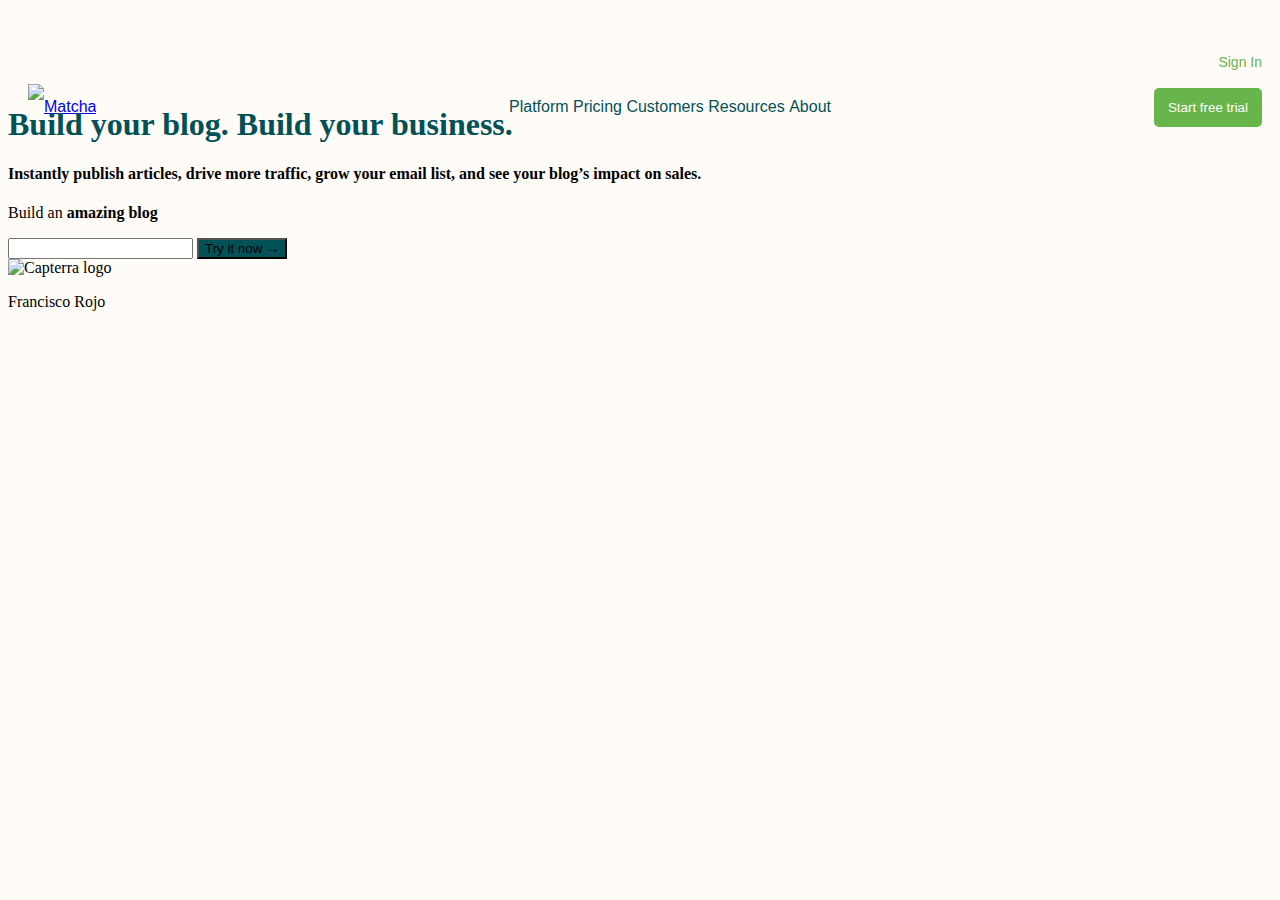
==== REPO-FEF/index.html @ 478c6908 "navbar" ====
<!DOCTYPE html>
<html>
  <head>
      <link rel="stylesheet" href="styles.css">
    <!-- Aquí va información importante pero no visible dentro del navegador -->
    <title>Matcha</title>
    
  </head>
  <body>
    <header class="header">
      <!-- Logo con link a la página principal -->
      <a href="/" class="logo">
        <img src="https://getmatcha.com/wp-content/themes/getmatcha/img/footer_logo.svg" alt="Matcha"/>
      </a>
      <!-- Menú de navegación -->
      <nav class="navbar">
        <ul>
          <li>Platform</li>
          <li>Pricing</li>
          <li>Customers</li>
          <li>Resources</li>
          <li>About</li>
        </ul>
      </nav>
      <!-- Contenedor de acciones de usuario -->
      <div class="actions">
        <a>Sign In</a>
        <button>Start free trial</button>
      </div>
    </header>
    
    <!-- Esto es lo que se verá en el navegador web -->
    <main class="container">
      <h1>Build your blog. Build your business.</h1>
      <h4>
          Instantly publish articles, drive more traffic, grow your email list, and
          see your blog’s impact on sales.
      </h4>
      <p>Build an <strong>amazing blog</strong></p>

      <form>
        <input type="email" />
        <button type="submit">
          Try it now &rarr;
        </button>
      </form>

      <img src="https://getmatcha.com/wp-content/themes/getmatcha/img/capterra.png" alt="Capterra logo">

    </main>
  </body>
  <footer>  
    <p>Francisco Rojo</p>
  </footer>
</html>
---- REPO-FEF/styles.css ----
h1 {
    color: #025157;
  }

  body{
      background-color: #fffbf7;
  }
  
  button{
      background-color: #025157 ;
  }

  li{
      display: inline;
  }

 

  .header{
      
    margin: 40px 0 20px 20px;
    font-size: 0;
    font-family: sans-serif;
    height: 45px;
  }

  .container{
      margin-top: 20px;
  }

  .header > * {
    display: inline-block;
    font-size: 16px;
    line-height: 45px;
  }

  .logo {
    width: 15%;
  }
  
  .navbar {
    width: 70%;
    text-align: center;
    color: #025157;
    font-weight: 500;
    
  
    
  }
  
  .actions {
    width: 15%;
    text-align: right;
    font-size: 14px;
  }

  .logo > img {
    height: 100%;
  }

  .actions > *{
    margin-right: 10px;
    margin-left: 10px;
  }

  .actions a {
    color: #67b54b;
  }

  .actions button {
    color: white;
    background-color: #67b54b;
    padding-left: 14px;
    padding-right: 14px;
    padding-top: 12px;
    padding-bottom: 12px;
    border: 0;
    border-radius: 5px;
  }
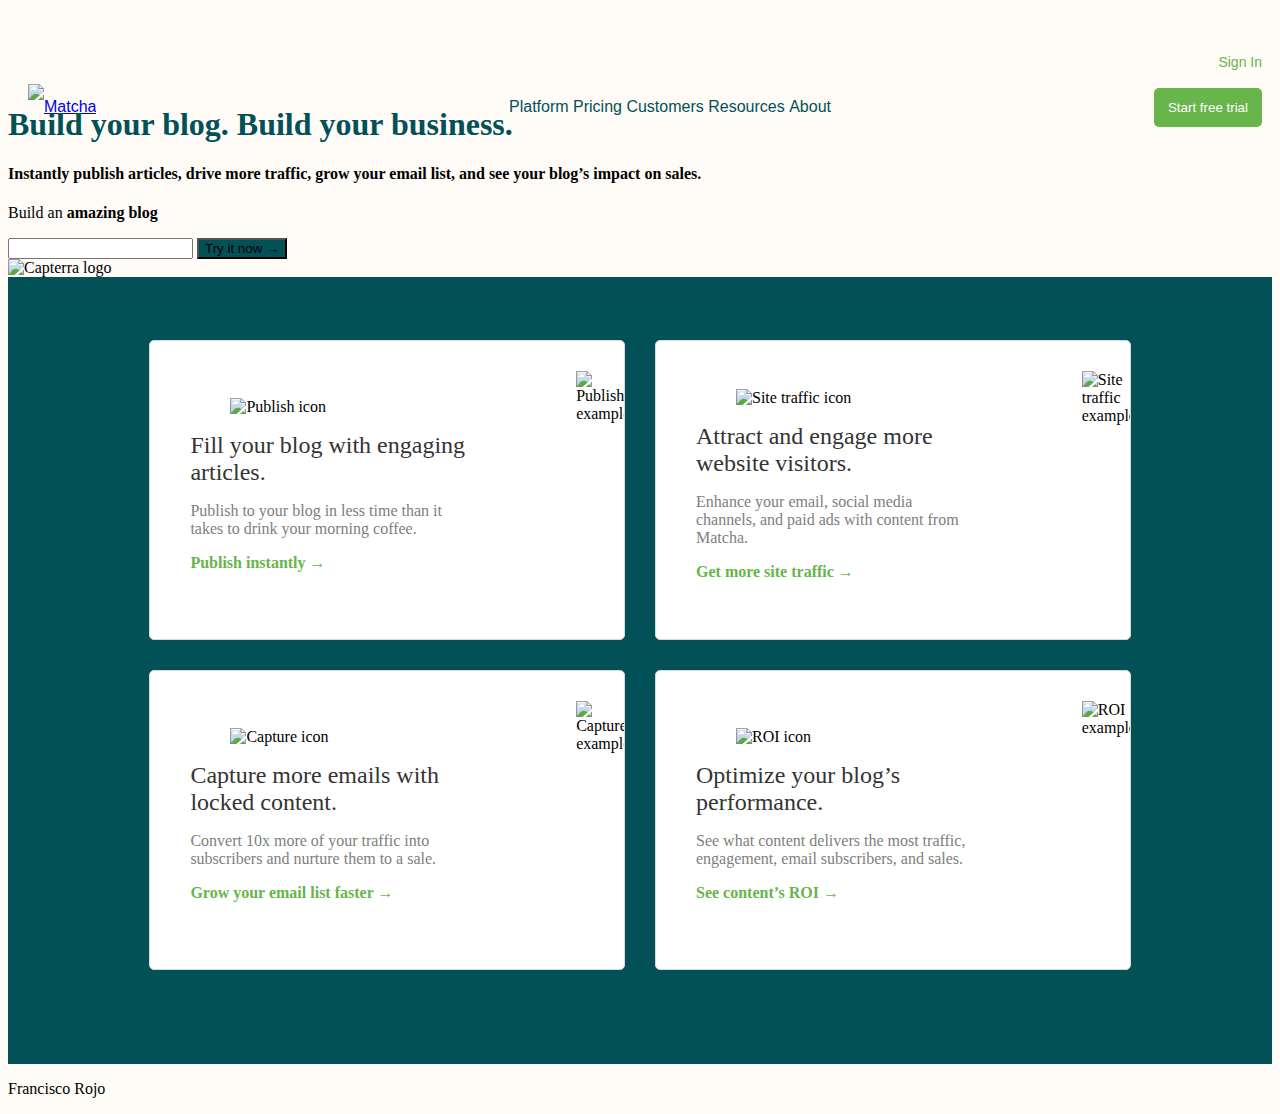
==== commit 64fa2927: "cards added" ====
--- a/REPO-FEF/index.html
+++ b/REPO-FEF/index.html
@@ -46,7 +46,105 @@
       </form>
 
       <img src="https://getmatcha.com/wp-content/themes/getmatcha/img/capterra.png" alt="Capterra logo">
-
+      
+      <section class="features">
+        <article class="feature-card">
+          <div class="feature-content">
+            <figure>
+              <img
+                src="https://getmatcha.com/wp-content/themes/getmatcha/img/icon_publish.png"
+                alt="Publish icon"
+              />
+            </figure>
+            <h3>Fill your blog with engaging articles.</h3>
+            <p>
+              Publish to your blog in less time than it takes to drink your
+              morning coffee.
+            </p>
+            <a href="">Publish instantly →</a>
+          </div>
+          <div class="feature-image">
+            <figure>
+              <img
+                src="https://getmatcha.com/wp-content/themes/getmatcha/img/image_publish.png"
+                alt="Publish example"
+              />
+            </figure>
+          </div>
+        </article>
+        <article class="feature-card">
+          <div class="feature-content">
+            <figure>
+              <img
+                src="https://getmatcha.com/wp-content/themes/getmatcha/img/icon_site_traffic.png"
+                alt="Site traffic icon"
+              />
+            </figure>
+            <h3>Attract and engage more website visitors.</h3>
+            <p>
+              Enhance your email, social media channels, and paid ads with content
+              from Matcha.
+            </p>
+            <a href="">Get more site traffic →</a>
+          </div>
+          <div class="feature-image">
+            <figure>
+              <img
+                src="https://getmatcha.com/wp-content/themes/getmatcha/img/image_site_traffic.png"
+                alt="Site traffic example"
+              />
+            </figure>
+          </div>
+        </article>
+        <article class="feature-card">
+          <div class="feature-content">
+            <figure>
+              <img
+                src="https://getmatcha.com/wp-content/themes/getmatcha/img/icon_capture.png"
+                alt="Capture icon"
+              />
+            </figure>
+            <h3>Capture more emails with locked content.</h3>
+            <p>
+              Convert 10x more of your traffic into subscribers and nurture them
+              to a sale.
+            </p>
+            <a href="">Grow your email list faster →</a>
+          </div>
+          <div class="feature-image">
+            <figure>
+              <img
+                src="https://getmatcha.com/wp-content/themes/getmatcha/img/image_capture.png"
+                alt="Capture example"
+              />
+            </figure>
+          </div>
+        </article>
+        <article class="feature-card">
+          <div class="feature-content">
+            <figure>
+              <img
+                src="https://getmatcha.com/wp-content/themes/getmatcha/img/icon_roi.png"
+                alt="ROI icon"
+              />
+            </figure>
+            <h3>Optimize your blog’s performance.</h3>
+            <p>
+              See what content delivers the most traffic, engagement, email
+              subscribers, and sales.
+            </p>
+            <a href="">See content’s ROI →</a>
+          </div>
+          <div class="feature-image">
+            <figure>
+              <img
+                src="https://getmatcha.com/wp-content/themes/getmatcha/img/image_roi.png"
+                alt="ROI example"
+              />
+            </figure>
+          </div>
+        </article>
+      </section>
     </main>
   </body>
   <footer>  
--- a/REPO-FEF/styles.css
+++ b/REPO-FEF/styles.css
@@ -78,3 +78,70 @@
     border-radius: 5px;
   }
 
+ 
+
+  .features {
+    background-color: #025157;
+    padding: 5% 10%;
+    display: grid;
+    grid-template: repeat(2, 330px) / repeat(2, 1fr);
+  }
+  
+  .features .feature-card {
+    margin-bottom: 30px;
+    margin-left: 15px;
+    margin-right: 15px;
+    background-color: #fff;
+    border: 1px solid #dadada;
+    border-radius: 5px;
+    display: flex;
+    align-items: center;
+    overflow: hidden;
+  }
+  
+  .features .feature-card .feature-content {
+    padding: 30px 20px 40px 40px;
+    flex: 2;
+  }
+  
+  .features .feature-card .feature-content > * {
+    margin-bottom: 1rem;
+    margin-top: 0;
+  }
+  
+  .features .feature-card .feature-content img {
+    width: 50px;
+  }
+  
+  .features .feature-card .feature-content h3 {
+    font-size: 24px;
+    color: #343434;
+    font-weight: 400;
+  }
+  
+  .features .feature-card .feature-content p {
+    font-size: 16px;
+    color: #7e7e7e;
+    font-weight: 400;
+  }
+  
+  .features .feature-card .feature-content a {
+    font-size: 16px;
+    color: #67b54b;
+    font-weight: 600;
+    text-decoration: none;
+  }
+  
+  .features .feature-card .feature-image {
+    flex: 1;
+    width: 40%;
+    position: relative;
+    right: -50px;
+    height: 80%;
+  }
+  
+  .features .feature-card .feature-image figure,
+  .features .feature-card .feature-image img {
+    margin-top: 0;
+    height: 100%;
+  }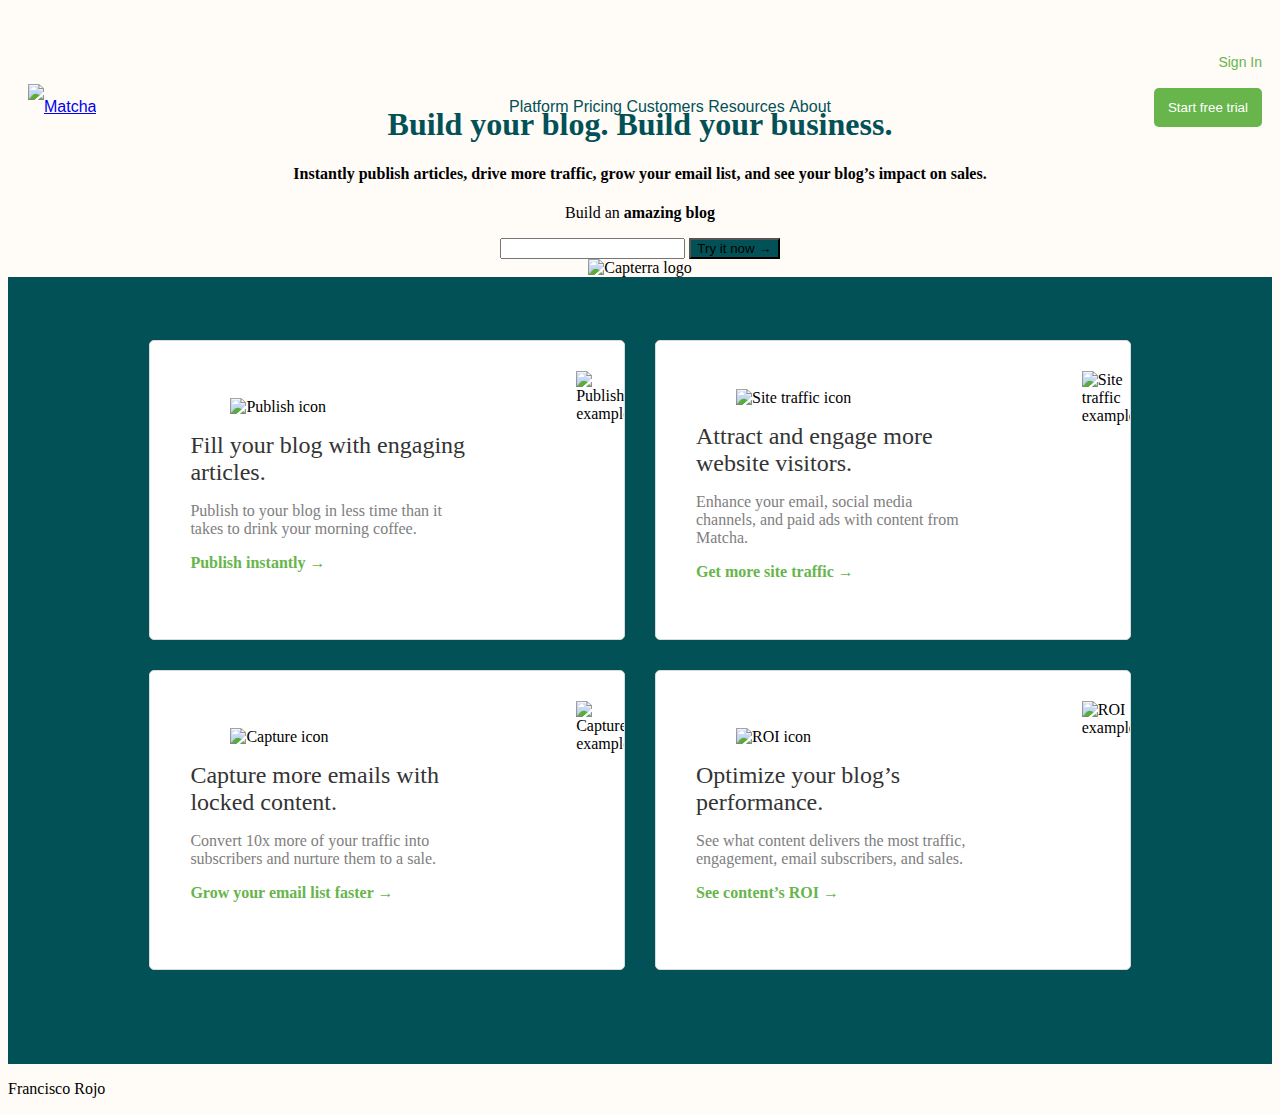
==== commit 14ecb4c9: "container centered" ====
--- a/REPO-FEF/index.html
+++ b/REPO-FEF/index.html
@@ -1,5 +1,5 @@
 <!DOCTYPE html>
-<html>
+<html lang="en">
   <head>
       <link rel="stylesheet" href="styles.css">
     <!-- Aquí va información importante pero no visible dentro del navegador -->
@@ -30,22 +30,25 @@
     </header>
     
     <!-- Esto es lo que se verá en el navegador web -->
-    <main class="container">
-      <h1>Build your blog. Build your business.</h1>
-      <h4>
-          Instantly publish articles, drive more traffic, grow your email list, and
-          see your blog’s impact on sales.
-      </h4>
-      <p>Build an <strong>amazing blog</strong></p>
-
-      <form>
-        <input type="email" />
-        <button type="submit">
-          Try it now &rarr;
-        </button>
-      </form>
-
-      <img src="https://getmatcha.com/wp-content/themes/getmatcha/img/capterra.png" alt="Capterra logo">
+    <main>
+      <div class="container">
+        <h1>Build your blog. Build your business.</h1>
+        <h4>
+            Instantly publish articles, drive more traffic, grow your email list, and
+            see your blog’s impact on sales.
+        </h4>
+        <p>Build an <strong>amazing blog</strong></p>
+  
+        <form>
+          <input type="email" />
+          <button type="submit">
+            Try it now &rarr;
+          </button>
+        </form>
+  
+        <img src="https://getmatcha.com/wp-content/themes/getmatcha/img/capterra.png" alt="Capterra logo">
+        
+      </div>
       
       <section class="features">
         <article class="feature-card">
@@ -146,8 +149,10 @@
         </article>
       </section>
     </main>
+
+    <footer>  
+      <p>Francisco Rojo</p>
+    </footer>
   </body>
-  <footer>  
-    <p>Francisco Rojo</p>
-  </footer>
+  
 </html>
--- a/REPO-FEF/styles.css
+++ b/REPO-FEF/styles.css
@@ -26,6 +26,10 @@
 
   .container{
       margin-top: 20px;
+      display: block;
+      align-items: center;
+      
+      text-align: center;
   }
 
   .header > * {
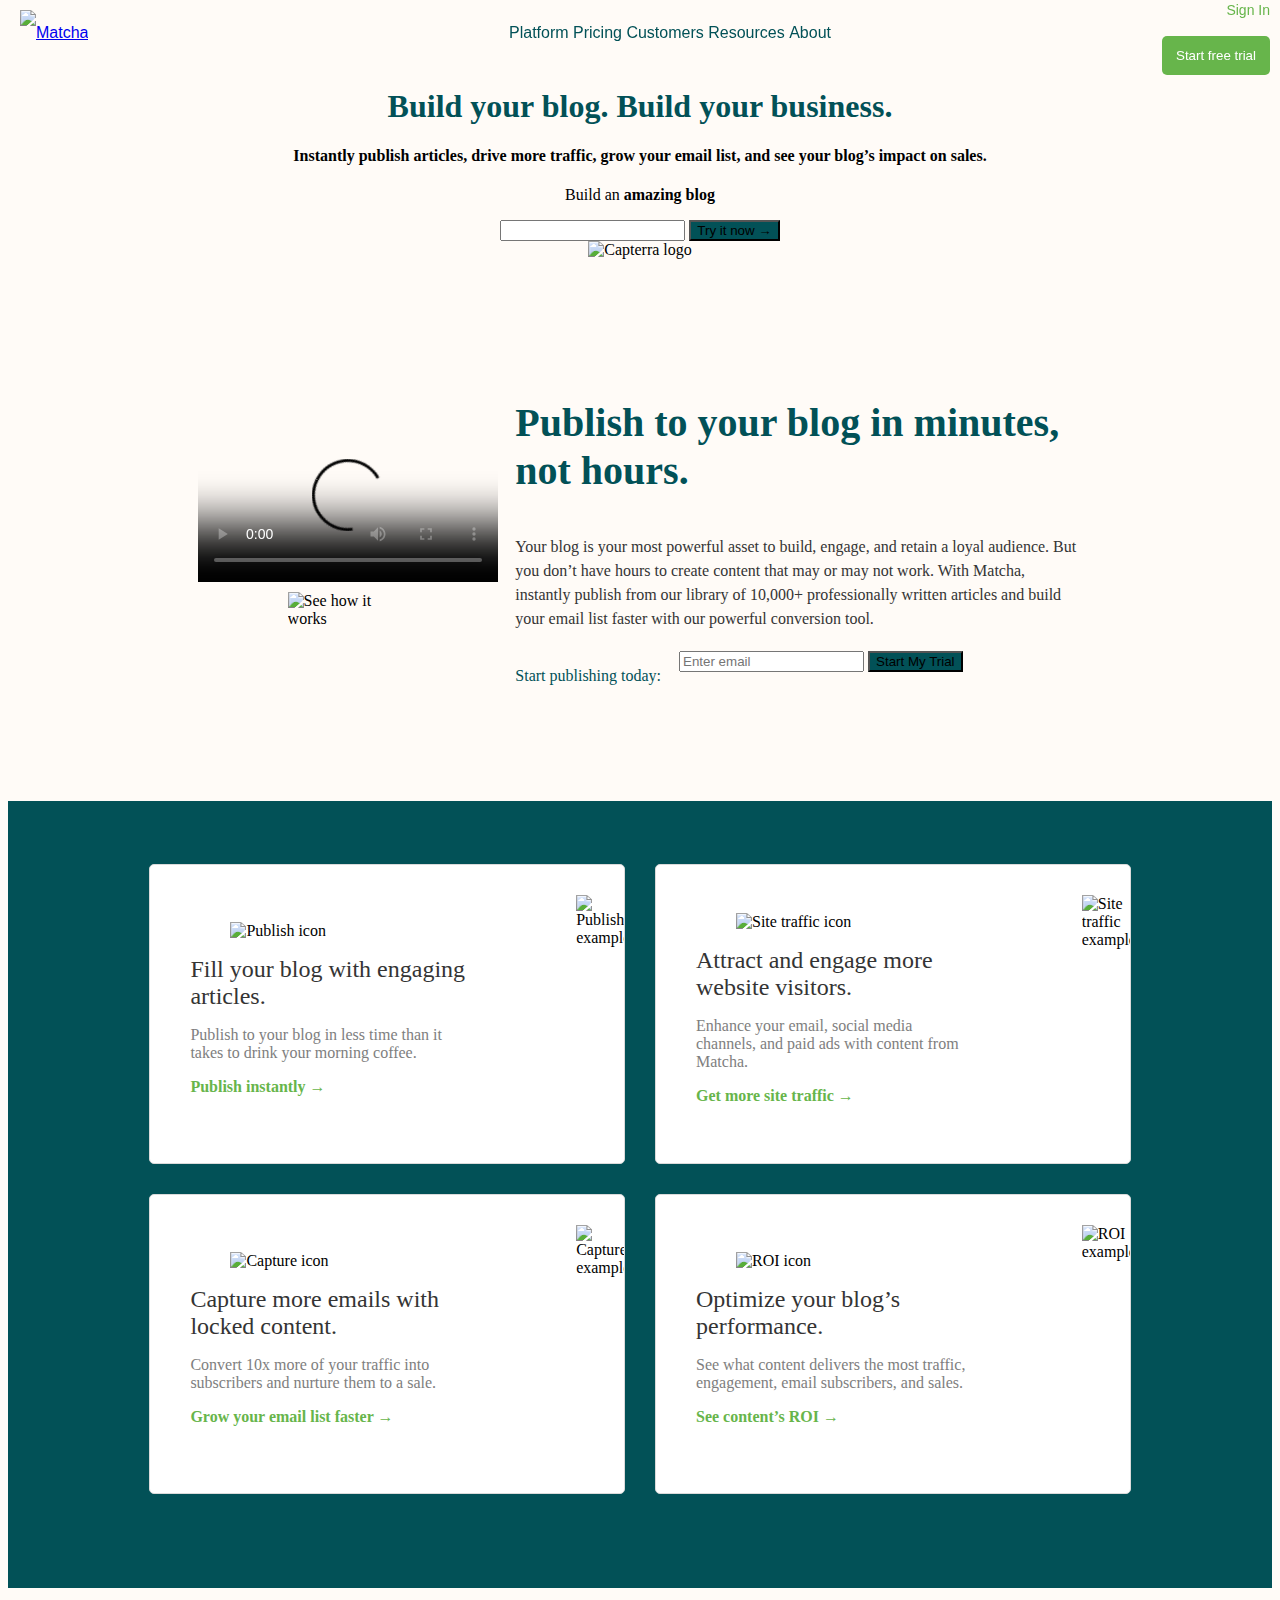
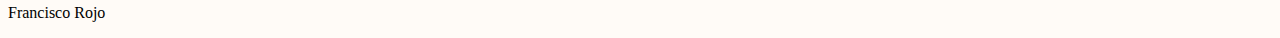
==== commit 3f2742ab: "Sesion 3 y 4" ====
--- a/REPO-FEF/index.html
+++ b/REPO-FEF/index.html
@@ -7,27 +7,29 @@
     
   </head>
   <body>
-    <header class="header">
-      <!-- Logo con link a la página principal -->
-      <a href="/" class="logo">
-        <img src="https://getmatcha.com/wp-content/themes/getmatcha/img/footer_logo.svg" alt="Matcha"/>
-      </a>
-      <!-- Menú de navegación -->
-      <nav class="navbar">
-        <ul>
-          <li>Platform</li>
-          <li>Pricing</li>
-          <li>Customers</li>
-          <li>Resources</li>
-          <li>About</li>
-        </ul>
-      </nav>
-      <!-- Contenedor de acciones de usuario -->
-      <div class="actions">
-        <a>Sign In</a>
-        <button>Start free trial</button>
-      </div>
-    </header>
+    <section class="fixed-header">
+      <header class="header">
+        <!-- Logo con link a la página principal -->
+        <a href="/" class="logo">
+          <img src="https://getmatcha.com/wp-content/themes/getmatcha/img/footer_logo.svg" alt="Matcha"/>
+        </a>
+        <!-- Menú de navegación -->
+        <nav class="navbar">
+          <ul>
+            <li>Platform</li>
+            <li>Pricing</li>
+            <li>Customers</li>
+            <li>Resources</li>
+            <li>About</li>
+          </ul>
+        </nav>
+        <!-- Contenedor de acciones de usuario -->
+        <div class="actions">
+          <a>Sign In</a>
+          <button>Start free trial</button>
+        </div>
+      </header>
+    </section>
     
     <!-- Esto es lo que se verá en el navegador web -->
     <main>
@@ -49,107 +51,147 @@
         <img src="https://getmatcha.com/wp-content/themes/getmatcha/img/capterra.png" alt="Capterra logo">
         
       </div>
-      
-      <section class="features">
-        <article class="feature-card">
-          <div class="feature-content">
-            <figure>
-              <img
-                src="https://getmatcha.com/wp-content/themes/getmatcha/img/icon_publish.png"
-                alt="Publish icon"
-              />
-            </figure>
-            <h3>Fill your blog with engaging articles.</h3>
-            <p>
-              Publish to your blog in less time than it takes to drink your
-              morning coffee.
-            </p>
-            <a href="">Publish instantly →</a>
-          </div>
-          <div class="feature-image">
-            <figure>
-              <img
-                src="https://getmatcha.com/wp-content/themes/getmatcha/img/image_publish.png"
-                alt="Publish example"
-              />
-            </figure>
-          </div>
-        </article>
-        <article class="feature-card">
-          <div class="feature-content">
-            <figure>
-              <img
-                src="https://getmatcha.com/wp-content/themes/getmatcha/img/icon_site_traffic.png"
-                alt="Site traffic icon"
-              />
-            </figure>
-            <h3>Attract and engage more website visitors.</h3>
-            <p>
-              Enhance your email, social media channels, and paid ads with content
-              from Matcha.
-            </p>
-            <a href="">Get more site traffic →</a>
-          </div>
-          <div class="feature-image">
-            <figure>
-              <img
-                src="https://getmatcha.com/wp-content/themes/getmatcha/img/image_site_traffic.png"
-                alt="Site traffic example"
-              />
-            </figure>
-          </div>
-        </article>
-        <article class="feature-card">
-          <div class="feature-content">
-            <figure>
-              <img
-                src="https://getmatcha.com/wp-content/themes/getmatcha/img/icon_capture.png"
-                alt="Capture icon"
-              />
-            </figure>
-            <h3>Capture more emails with locked content.</h3>
-            <p>
-              Convert 10x more of your traffic into subscribers and nurture them
-              to a sale.
-            </p>
-            <a href="">Grow your email list faster →</a>
-          </div>
-          <div class="feature-image">
-            <figure>
-              <img
-                src="https://getmatcha.com/wp-content/themes/getmatcha/img/image_capture.png"
-                alt="Capture example"
-              />
-            </figure>
-          </div>
-        </article>
-        <article class="feature-card">
-          <div class="feature-content">
-            <figure>
-              <img
-                src="https://getmatcha.com/wp-content/themes/getmatcha/img/icon_roi.png"
-                alt="ROI icon"
-              />
-            </figure>
-            <h3>Optimize your blog’s performance.</h3>
-            <p>
-              See what content delivers the most traffic, engagement, email
-              subscribers, and sales.
-            </p>
-            <a href="">See content’s ROI →</a>
-          </div>
-          <div class="feature-image">
-            <figure>
-              <img
-                src="https://getmatcha.com/wp-content/themes/getmatcha/img/image_roi.png"
-                alt="ROI example"
-              />
-            </figure>
-          </div>
-        </article>
-      </section>
     </main>
 
+    <section class="promo">
+      <article class="explanatory-video">
+        <video controls
+          poster="https://cdn.videvo.net/videvo_files/video/premium/video0036/thumbnails/computer_code00_small.jpg"
+        >
+          <source
+            type="video/webm"
+            src="https://cdn.videvo.net/videvo_files/video/premium/video0036/small_watermarked/computer_code00_preview.webm"
+          />
+          <source
+            type="video/mp4"
+            src="https://cdn.videvo.net/videvo_files/video/premium/video0036/small_watermarked/computer_code00_preview.mp4"
+          />
+        </video>
+        <img
+          src="https://getmatcha.com/wp-content/themes/getmatcha/img/see_how_it_works.png"
+          alt="See how it works"
+        />
+      </article>
+    
+      
+
+    <article class="publish">
+      <h3>Publish to your blog in minutes, not hours.</h3>
+      <p>
+        Your blog is your most powerful asset to build, engage, and retain a loyal
+        audience. But you don’t have hours to create content that may or may not
+        work. With Matcha, instantly publish from our library of 10,000+
+        professionally written articles and build your email list faster with our
+        powerful conversion tool.
+      </p>
+      <form>
+        <p>Start publishing today:</p>
+        <div>
+          <input type="text" placeholder="Enter email" />
+          <button>Start My Trial</button>
+        </div>
+      </form>
+    </article>
+  </section>
+
+  <section class="features">
+    <article class="feature-card">
+      <div class="feature-content">
+        <figure>
+          <img
+            src="https://getmatcha.com/wp-content/themes/getmatcha/img/icon_publish.png"
+            alt="Publish icon"
+          />
+        </figure>
+        <h3>Fill your blog with engaging articles.</h3>
+        <p>
+          Publish to your blog in less time than it takes to drink your
+          morning coffee.
+        </p>
+        <a href="">Publish instantly →</a>
+      </div>
+      <div class="feature-image">
+        <figure>
+          <img
+            src="https://getmatcha.com/wp-content/themes/getmatcha/img/image_publish.png"
+            alt="Publish example"
+          />
+        </figure>
+      </div>
+    </article>
+    <article class="feature-card">
+      <div class="feature-content">
+        <figure>
+          <img
+            src="https://getmatcha.com/wp-content/themes/getmatcha/img/icon_site_traffic.png"
+            alt="Site traffic icon"
+          />
+        </figure>
+        <h3>Attract and engage more website visitors.</h3>
+        <p>
+          Enhance your email, social media channels, and paid ads with content
+          from Matcha.
+        </p>
+        <a href="">Get more site traffic →</a>
+      </div>
+      <div class="feature-image">
+        <figure>
+          <img
+            src="https://getmatcha.com/wp-content/themes/getmatcha/img/image_site_traffic.png"
+            alt="Site traffic example"
+          />
+        </figure>
+      </div>
+    </article>
+    <article class="feature-card">
+      <div class="feature-content">
+        <figure>
+          <img
+            src="https://getmatcha.com/wp-content/themes/getmatcha/img/icon_capture.png"
+            alt="Capture icon"
+          />
+        </figure>
+        <h3>Capture more emails with locked content.</h3>
+        <p>
+          Convert 10x more of your traffic into subscribers and nurture them
+          to a sale.
+        </p>
+        <a href="">Grow your email list faster →</a>
+      </div>
+      <div class="feature-image">
+        <figure>
+          <img
+            src="https://getmatcha.com/wp-content/themes/getmatcha/img/image_capture.png"
+            alt="Capture example"
+          />
+        </figure>
+      </div>
+    </article>
+    <article class="feature-card">
+      <div class="feature-content">
+        <figure>
+          <img
+            src="https://getmatcha.com/wp-content/themes/getmatcha/img/icon_roi.png"
+            alt="ROI icon"
+          />
+        </figure>
+        <h3>Optimize your blog’s performance.</h3>
+        <p>
+          See what content delivers the most traffic, engagement, email
+          subscribers, and sales.
+        </p>
+        <a href="">See content’s ROI →</a>
+      </div>
+      <div class="feature-image">
+        <figure>
+          <img
+            src="https://getmatcha.com/wp-content/themes/getmatcha/img/image_roi.png"
+            alt="ROI example"
+          />
+        </figure>
+      </div>
+    </article>
+  </section>
     <footer>  
       <p>Francisco Rojo</p>
     </footer>
--- a/REPO-FEF/styles.css
+++ b/REPO-FEF/styles.css
@@ -17,18 +17,19 @@
  
 
   .header{
-      
-    margin: 40px 0 20px 20px;
+    margin: 10px 0 20px 20px;
+    top: 0;
     font-size: 0;
     font-family: sans-serif;
     height: 45px;
+    display: flex;
+    align-items: center;
+    justify-content: space-between;
+    
   }
 
   .container{
       margin-top: 20px;
-      display: block;
-      align-items: center;
-      
       text-align: center;
   }
 
@@ -36,6 +37,7 @@
     display: inline-block;
     font-size: 16px;
     line-height: 45px;
+    
   }
 
   .logo {
@@ -48,7 +50,6 @@
     color: #025157;
     font-weight: 500;
     
-  
     
   }
   
@@ -84,6 +85,66 @@
 
  
 
+  
+
+  .publish {
+    margin-left: 2%;
+  }
+  
+  .publish h3 {
+    font-family: "Alegreya", serif;
+    font-size: 40px;
+    line-height: 48px;
+    color: #025157;
+  }
+  
+  .publish > p {
+    font-size: 16px;
+    color: #343434;
+    line-height: 1.5;
+    margin-bottom: 20px;
+  }
+  
+  .publish > form {
+    display: flex;
+  }
+  
+  .publish > form p {
+    color: #025157;
+    margin-right: 18px;
+  }
+
+  .promo {
+    display: flex;
+    width: 70%;
+    margin: 100px auto;
+    align-items: center;
+  }
+
+  .explanatory-video {
+    display: flex;
+    flex-direction: column;
+    align-items: center;
+  }
+  
+  .explanatory-video img {
+    width: 120px;
+    margin-top: 10px;
+  }
+
+  .fixed-header {
+    position: fixed;
+    top: 0;
+    left: 0;
+    right: 0;
+    background-color: #fffbf7;
+  }
+
+  main {
+    margin-top: 7%;
+    text-align: center;
+  }
+
   .features {
     background-color: #025157;
     padding: 5% 10%;
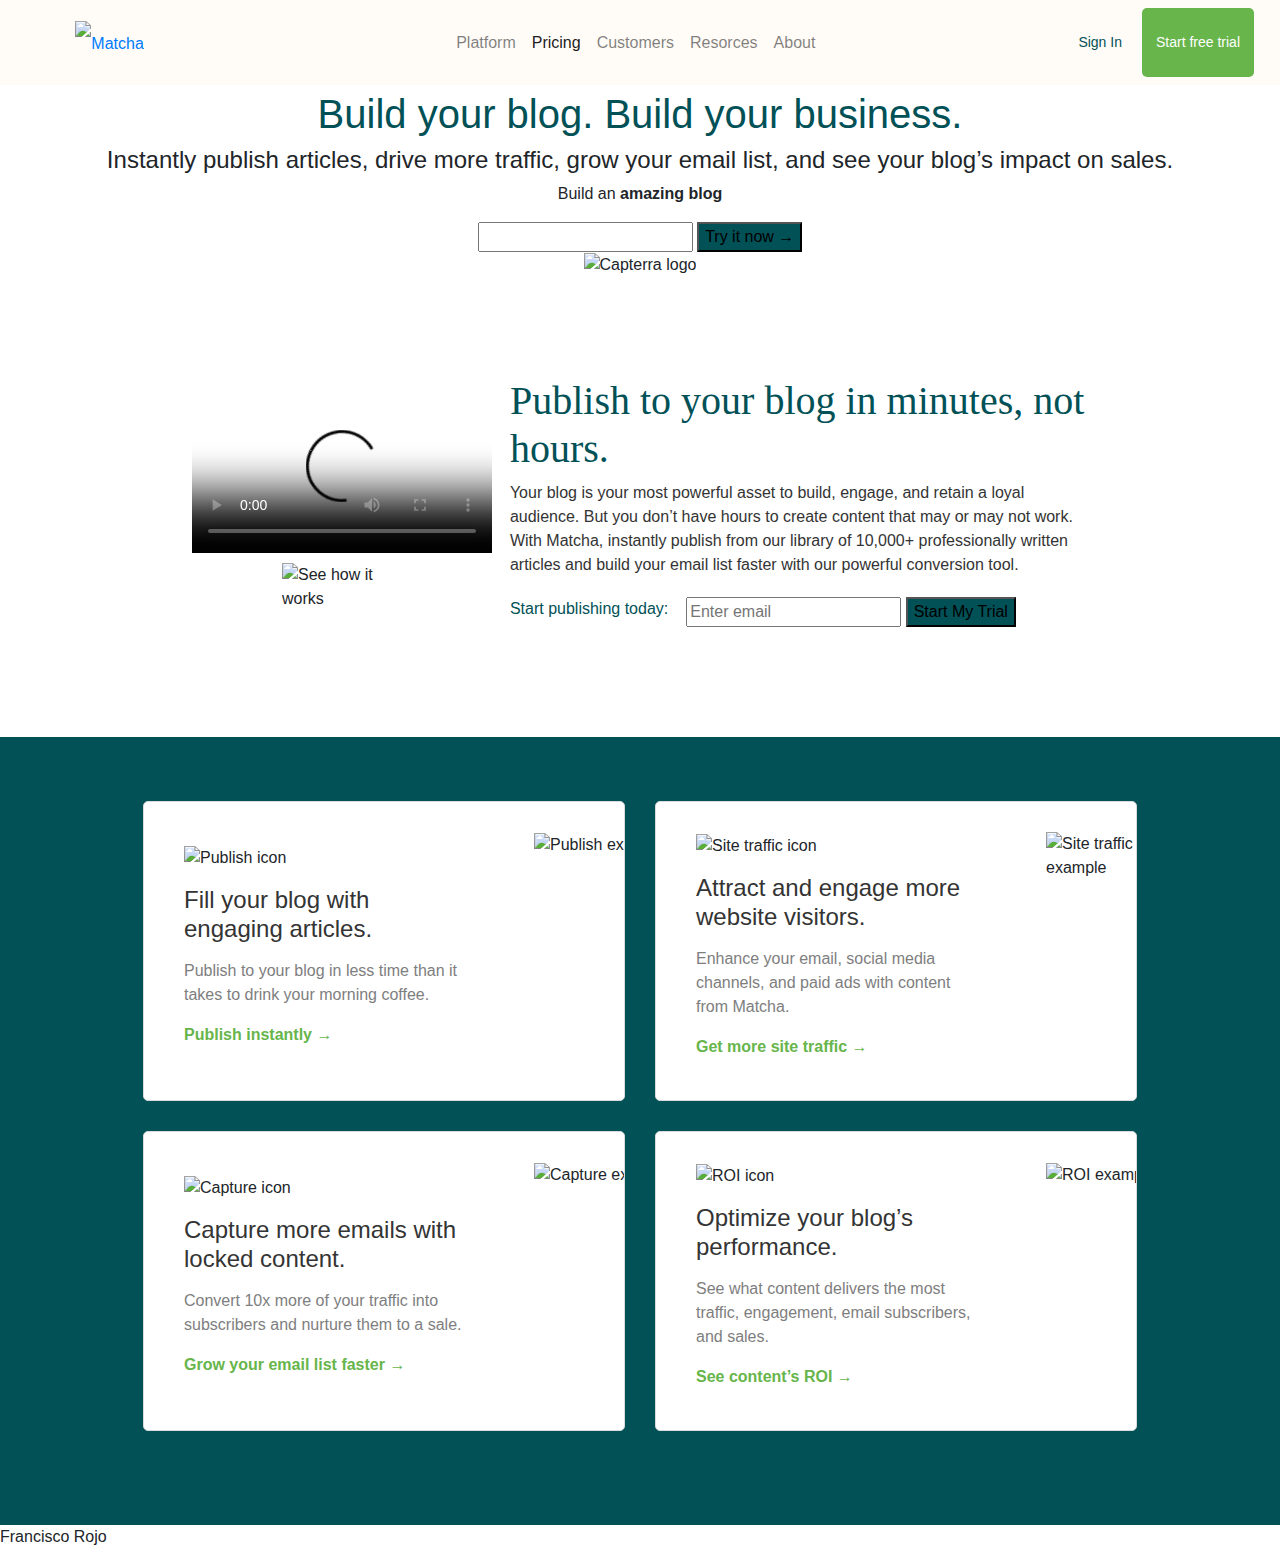
==== commit dbb8ed9c: "last changes" ====
--- a/REPO-FEF/index.html
+++ b/REPO-FEF/index.html
@@ -2,6 +2,7 @@
 <html lang="en">
   <head>
       <link rel="stylesheet" href="styles.css">
+      <link rel="stylesheet" href="https://stackpath.bootstrapcdn.com/bootstrap/4.4.1/css/bootstrap.min.css" integrity="sha384-Vkoo8x4CGsO3+Hhxv8T/Q5PaXtkKtu6ug5TOeNV6gBiFeWPGFN9MuhOf23Q9Ifjh" crossorigin="anonymous">
     <!-- Aquí va información importante pero no visible dentro del navegador -->
     <title>Matcha</title>
     
@@ -10,11 +11,9 @@
     <section class="fixed-header">
       <header class="header">
         <!-- Logo con link a la página principal -->
-        <a href="/" class="logo">
-          <img src="https://getmatcha.com/wp-content/themes/getmatcha/img/footer_logo.svg" alt="Matcha"/>
-        </a>
+       
         <!-- Menú de navegación -->
-        <nav class="navbar">
+        <!--<nav class="navbar">
           <ul>
             <li>Platform</li>
             <li>Pricing</li>
@@ -22,12 +21,42 @@
             <li>Resources</li>
             <li>About</li>
           </ul>
+        </nav>-->
+        <nav class="navbar navbar-expand-lg navbar-light fixed-top">
+          <a href="/" class="logo">
+            <img src="https://getmatcha.com/wp-content/themes/getmatcha/img/footer_logo.svg" alt="Matcha"/>
+          </a>
+          <button class="navbar-toggler" type="button" data-toggle="collapse" data-target="#navbarNavDropdown" aria-controls="navbarNavDropdown" aria-expanded="false" aria-label="Toggle navigation">
+            <span class="navbar-toggler-icon"></span>
+          </button>
+          <div class="collapse navbar-collapse" id="navbarNavDropdown">
+            <ul class="navbar-nav mx-auto">
+              <li class="nav-item">
+                <a class="nav-link" href="#">Platform <span class="sr-only">(current)</span></a>
+              </li>
+              <li class="nav-item active">
+                <a class="nav-link" href="#">Pricing <span class="sr-only">(current)</span></a>
+              </li>
+              <li class="nav-item">
+                <a class="nav-link" href="#">Customers</a>
+              </li>
+              <li class="nav-item">
+                <a class="nav-link" href="#">Resorces</a>
+              </li>
+
+              <li class="nav-item">
+                <a class="nav-link" href="#">About</a>
+              </li>
+              
+            </ul>
+          </div>
+          <div class="form-inline my-2 my-lg-0 actions justify-content-end">
+            <a>Sign In</a>
+            <button>Start free trial</button>
+          </div>
         </nav>
         <!-- Contenedor de acciones de usuario -->
-        <div class="actions">
-          <a>Sign In</a>
-          <button>Start free trial</button>
-        </div>
+        
       </header>
     </section>
     
@@ -41,7 +70,7 @@
         </h4>
         <p>Build an <strong>amazing blog</strong></p>
   
-        <form>
+        <form class="signup-form">
           <input type="email" />
           <button type="submit">
             Try it now &rarr;
@@ -198,3 +227,7 @@
   </body>
   
 </html>
+
+<script src="https://code.jquery.com/jquery-3.4.1.slim.min.js" integrity="sha384-J6qa4849blE2+poT4WnyKhv5vZF5SrPo0iEjwBvKU7imGFAV0wwj1yYfoRSJoZ+n" crossorigin="anonymous"></script>
+<script src="https://cdn.jsdelivr.net/npm/popper.js@1.16.0/dist/umd/popper.min.js" integrity="sha384-Q6E9RHvbIyZFJoft+2mJbHaEWldlvI9IOYy5n3zV9zzTtmI3UksdQRVvoxMfooAo" crossorigin="anonymous"></script>
+<script src="https://stackpath.bootstrapcdn.com/bootstrap/4.4.1/js/bootstrap.min.js" integrity="sha384-wfSDF2E50Y2D1uUdj0O3uMBJnjuUD4Ih7YwaYd1iqfktj0Uod8GCExl3Og8ifwB6" crossorigin="anonymous"></script>--- a/REPO-FEF/styles.css
+++ b/REPO-FEF/styles.css
@@ -45,7 +45,7 @@
   }
   
   .navbar {
-    width: 70%;
+  
     text-align: center;
     color: #025157;
     font-weight: 500;
@@ -54,7 +54,6 @@
   }
   
   .actions {
-    width: 15%;
     text-align: right;
     font-size: 14px;
   }
@@ -209,4 +208,26 @@
   .features .feature-card .feature-image img {
     margin-top: 0;
     height: 100%;
+  }
+
+  @media (max-width: 600px) {
+    .navbar-light .nav-item .nav-link {
+      color: #025157;
+    }
+    
+    .navbar-light .navbar-toggler {
+      border-color: #025157;
+    }
+    
+    .navbar-light .navbar-toggler-icon {
+      background-image: url("data:image/svg+xml,%3csvg xmlns='http://www.w3.org/2000/svg' width='30' height='30' viewBox='0 0 30 30'%3e%3cpath stroke='rgb(3, 81, 77)' stroke-linecap='round' stroke-miterlimit='10' stroke-width='2' d='M4 7h22M4 15h22M4 23h22'/%3e%3c/svg%3e");
+    } 
+
+  }
+
+  .navbar {
+    background-color: #fffbf7;
+    text-align: center;
+    color: #025157;
+    font-weight: 500;
   }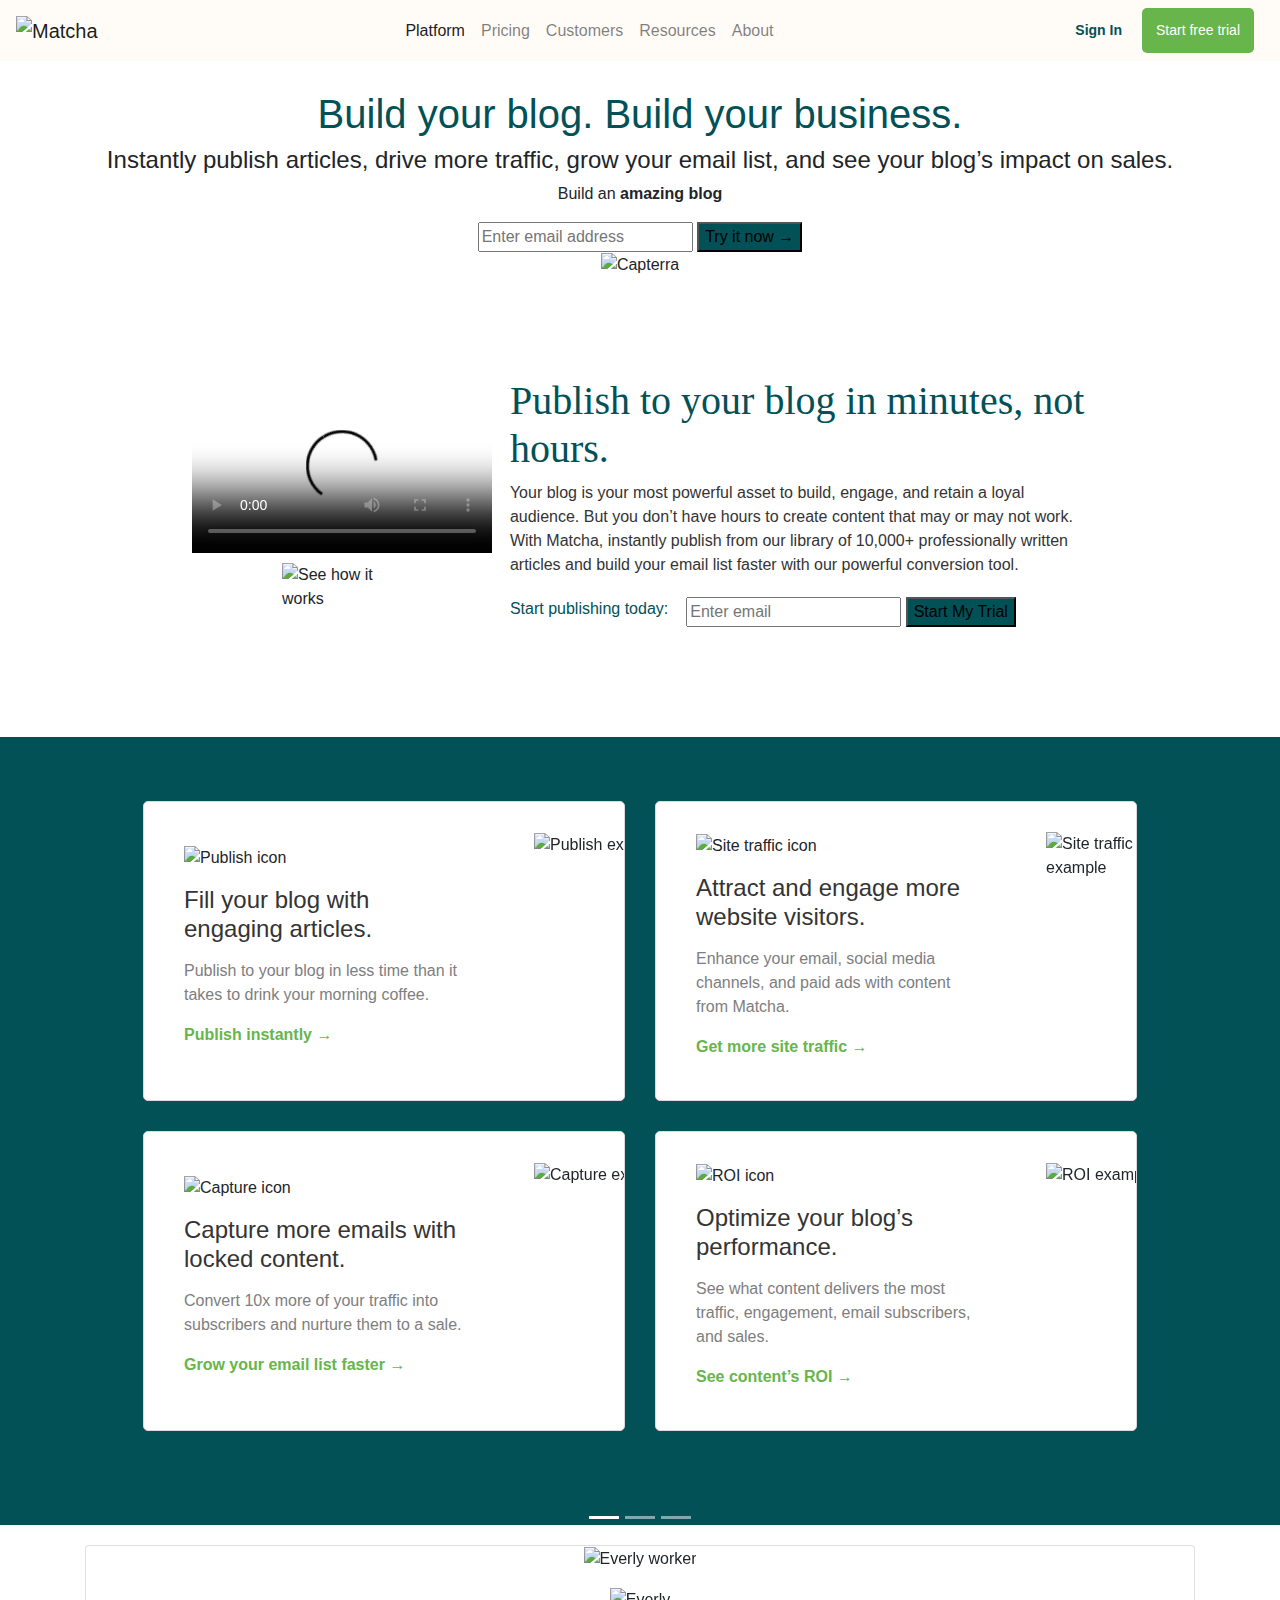
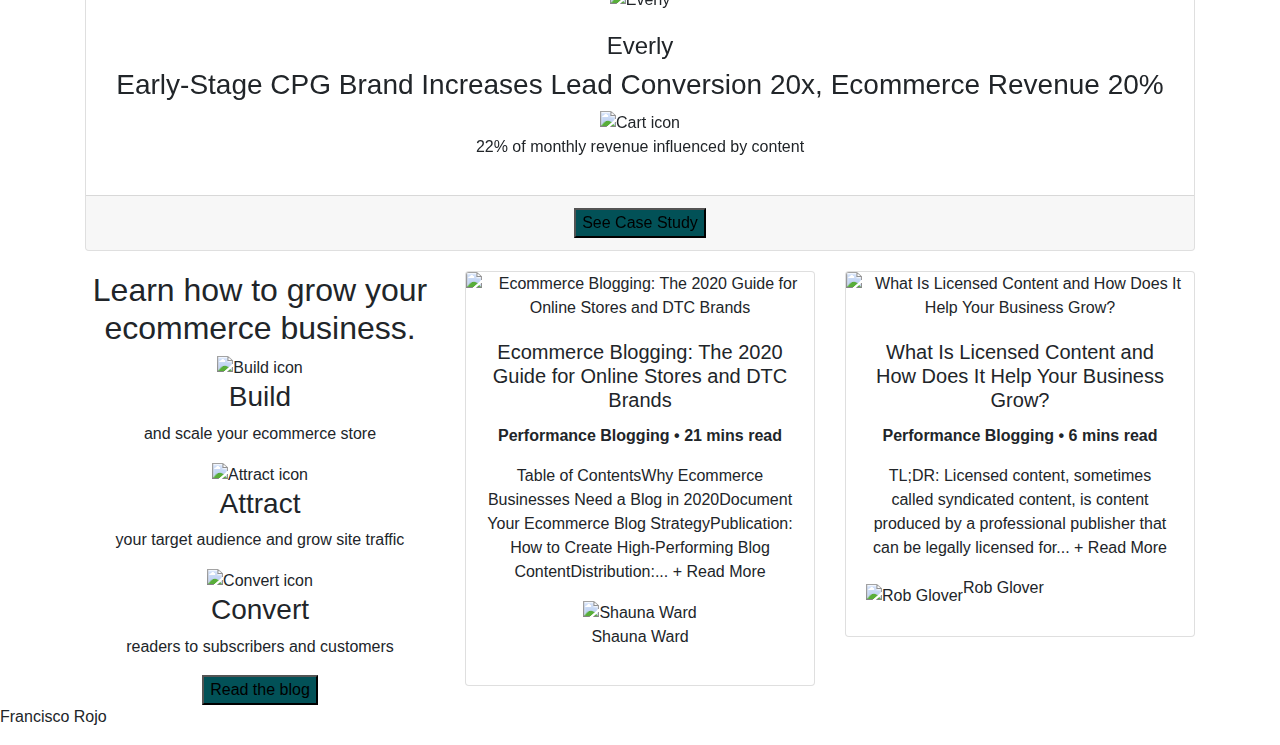
==== commit 4e21a63b: "sesion 7" ====
--- a/REPO-FEF/index.html
+++ b/REPO-FEF/index.html
@@ -1,65 +1,64 @@
 <!DOCTYPE html>
 <html lang="en">
   <head>
-      <link rel="stylesheet" href="styles.css">
-      <link rel="stylesheet" href="https://stackpath.bootstrapcdn.com/bootstrap/4.4.1/css/bootstrap.min.css" integrity="sha384-Vkoo8x4CGsO3+Hhxv8T/Q5PaXtkKtu6ug5TOeNV6gBiFeWPGFN9MuhOf23Q9Ifjh" crossorigin="anonymous">
+    <meta
+      name="viewport"
+      content="width=device-width,initial-scale=1.0,user-scalable=no"
+    />
+    <script src="app.js"></script>
+    <link rel="stylesheet" type="text/css" href="./styles.css" />
+    <link rel="stylesheet" href="styles.css">
+    <link rel="stylesheet" href="https://stackpath.bootstrapcdn.com/bootstrap/4.4.1/css/bootstrap.min.css" integrity="sha384-Vkoo8x4CGsO3+Hhxv8T/Q5PaXtkKtu6ug5TOeNV6gBiFeWPGFN9MuhOf23Q9Ifjh" crossorigin="anonymous">
     <!-- Aquí va información importante pero no visible dentro del navegador -->
     <title>Matcha</title>
     
   </head>
   <body>
     <section class="fixed-header">
-      <header class="header">
-        <!-- Logo con link a la página principal -->
-       
-        <!-- Menú de navegación -->
-        <!--<nav class="navbar">
-          <ul>
-            <li>Platform</li>
-            <li>Pricing</li>
-            <li>Customers</li>
-            <li>Resources</li>
-            <li>About</li>
+      <nav class="navbar navbar-expand-lg navbar-light fixed-top">
+        <a class="navbar-brand" href="#">
+          <img
+            src="https://getmatcha.com/wp-content/themes/getmatcha/img/footer_logo.svg"
+            alt="Matcha"
+          />
+        </a>
+        <button
+          class="navbar-toggler"
+          type="button"
+          data-toggle="collapse"
+          data-target="#navbarSupportedContent"
+          aria-controls="navbarSupportedContent"
+          aria-expanded="false"
+          aria-label="Toggle navigation"
+        >
+          <span class="navbar-toggler-icon"></span>
+        </button>
+    
+        <div class="collapse navbar-collapse" id="navbarSupportedContent">
+          <ul class="navbar-nav mx-auto">
+            <li class="nav-item active">
+              <a class="nav-link" href="#">Platform</a>
+            </li>
+            <li class="nav-item">
+              <a class="nav-link" href="#">Pricing</a>
+            </li>
+            <li class="nav-item">
+              <a class="nav-link" href="#">Customers</a>
+            </li>
+            <li class="nav-item">
+              <a class="nav-link" href="#">Resources</a>
+            </li>
+            <li class="nav-item">
+              <a class="nav-link" href="#">About</a>
+            </li>
           </ul>
-        </nav>-->
-        <nav class="navbar navbar-expand-lg navbar-light fixed-top">
-          <a href="/" class="logo">
-            <img src="https://getmatcha.com/wp-content/themes/getmatcha/img/footer_logo.svg" alt="Matcha"/>
-          </a>
-          <button class="navbar-toggler" type="button" data-toggle="collapse" data-target="#navbarNavDropdown" aria-controls="navbarNavDropdown" aria-expanded="false" aria-label="Toggle navigation">
-            <span class="navbar-toggler-icon"></span>
-          </button>
-          <div class="collapse navbar-collapse" id="navbarNavDropdown">
-            <ul class="navbar-nav mx-auto">
-              <li class="nav-item">
-                <a class="nav-link" href="#">Platform <span class="sr-only">(current)</span></a>
-              </li>
-              <li class="nav-item active">
-                <a class="nav-link" href="#">Pricing <span class="sr-only">(current)</span></a>
-              </li>
-              <li class="nav-item">
-                <a class="nav-link" href="#">Customers</a>
-              </li>
-              <li class="nav-item">
-                <a class="nav-link" href="#">Resorces</a>
-              </li>
-
-              <li class="nav-item">
-                <a class="nav-link" href="#">About</a>
-              </li>
-              
-            </ul>
-          </div>
-          <div class="form-inline my-2 my-lg-0 actions justify-content-end">
+          <form class="form-inline my-2 my-lg-0 actions justify-content-end signup-form">
             <a>Sign In</a>
             <button>Start free trial</button>
-          </div>
-        </nav>
-        <!-- Contenedor de acciones de usuario -->
-        
-      </header>
+          </form>
+        </div>
+      </nav>
     </section>
-    
     <!-- Esto es lo que se verá en el navegador web -->
     <main>
       <div class="container">
@@ -71,20 +70,25 @@
         <p>Build an <strong>amazing blog</strong></p>
   
         <form class="signup-form">
-          <input type="email" />
+          <input type="email" placeholder="Enter email address" />
           <button type="submit">
             Try it now &rarr;
           </button>
         </form>
   
-        <img src="https://getmatcha.com/wp-content/themes/getmatcha/img/capterra.png" alt="Capterra logo">
-        
+        <figure class="banner">
+          <img
+            src="https://getmatcha.com/wp-content/themes/getmatcha/img/capterra.png"
+            alt="Capterra"
+          />
+        </figure>        
       </div>
     </main>
 
     <section class="promo">
       <article class="explanatory-video">
-        <video controls
+        <video
+          controls
           poster="https://cdn.videvo.net/videvo_files/video/premium/video0036/thumbnails/computer_code00_small.jpg"
         >
           <source
@@ -101,27 +105,24 @@
           alt="See how it works"
         />
       </article>
-    
-      
-
-    <article class="publish">
-      <h3>Publish to your blog in minutes, not hours.</h3>
-      <p>
-        Your blog is your most powerful asset to build, engage, and retain a loyal
-        audience. But you don’t have hours to create content that may or may not
-        work. With Matcha, instantly publish from our library of 10,000+
-        professionally written articles and build your email list faster with our
-        powerful conversion tool.
-      </p>
-      <form>
-        <p>Start publishing today:</p>
-        <div>
-          <input type="text" placeholder="Enter email" />
-          <button>Start My Trial</button>
-        </div>
-      </form>
-    </article>
-  </section>
+      <article class="publish">
+        <h3>Publish to your blog in minutes, not hours.</h3>
+        <p>
+          Your blog is your most powerful asset to build, engage, and retain a loyal
+          audience. But you don’t have hours to create content that may or may not
+          work. With Matcha, instantly publish from our library of 10,000+
+          professionally written articles and build your email list faster with our
+          powerful conversion tool.
+        </p>
+        <form signup-form>
+          <p>Start publishing today:</p>
+          <div>
+            <input type="text" placeholder="Enter email" />
+            <button>Start My Trial</button>
+          </div>
+        </form>
+      </article>
+    </section>
 
   <section class="features">
     <article class="feature-card">
@@ -221,13 +222,258 @@
       </div>
     </article>
   </section>
-    <footer>  
-      <p>Francisco Rojo</p>
-    </footer>
+<section>
+  <article class="stories-carousel container">
+    <!-- Aquí debería estar el código que acabamos de comentar -->
+    <div
+    id="carouselExampleIndicators"
+    class="carousel slide"
+    data-ride="carousel"
+    >
+    <div class="carousel-inner">
+      <!-- Elementos del carousel van aquí -->
+    </div>
+    <ol class="carousel-indicators">
+      <li
+        data-target="#carouselExampleIndicators"
+        data-slide-to="0"
+        class="active"
+      ></li>
+      <li data-target="#carouselExampleIndicators" data-slide-to="1"></li>
+      <li data-target="#carouselExampleIndicators" data-slide-to="2"></li>
+    </ol>
+  </div>
+  <article class="stories-carousel">
+  <!-- Aquí debería estar el código que acabamos de comentar -->
+  <div
+    id="carouselExampleIndicators"
+    class="carousel slide"
+    data-ride="carousel"
+  >
+    
+    <div class="carousel-inner">
+      <div class="carousel-item active">
+        <div class="card">
+          <div class="card-media">
+            <figure>
+              <img
+                src="https://getmatcha.com/wp-content/uploads/2019/05/profile-headshot-square.png"
+                alt="Everly worker"
+              />
+            </figure>
+            <div class="company">
+              <img
+                src="https://getmatcha.com/wp-content/uploads/2019/05/everly_logo_blue_v3_x60@2x.png"
+                alt="Everly"
+              />
+            </div>
+          </div>
+          <div class="card-body">
+            <h4>Everly</h4>
+            <h3>
+              Early-Stage CPG Brand Increases Lead Conversion 20x, Ecommerce Revenue
+              20%
+            </h3>
+            <div class="results">
+              <img
+                src="https://getmatcha.com/wp-content/themes/getmatcha/img/icon_cart.png"
+                alt="Cart icon"
+              />
+              <p>22% of monthly revenue influenced by content</p>
+            </div>
+          </div>
+          <div class="card-footer">
+            <button>See Case Study</button>
+          </div>
+        </div>
+      </div>
+      <div class="carousel-item">
+        <div class="card">
+          <div class="card-media">
+            <figure>
+              <img
+                src="https://getmatcha.com/wp-content/uploads/2019/08/0.jpg"
+                alt="Seato Summit worker"
+              />
+            </figure>
+            <div class="company">
+              <img
+                src="https://getmatcha.com/wp-content/uploads/2019/08/SeatoSummitLogo.png"
+                alt="Seato Summit Logo"
+              />
+            </div>
+          </div>
+          <div class="card-body">
+            <h4>Sea to Summit</h4>
+            <h3>
+              Sea to Summit’s Ecommerce Site Traffic Climbs 189%, New Subscribers
+              820%
+            </h3>
+            <div class="results">
+              <img
+                src="https://getmatcha.com/wp-content/themes/getmatcha/img/icon_audiences.png"
+                alt="Audience icon"
+              />
+              <p>500% increase in traffic from social media</p>
+            </div>
+          </div>
+          <div class="card-footer">
+            <button>See Case Study</button>
+          </div>
+        </div>
+      </div>
+      <div class="carousel-item">
+        <div class="card">
+          <div class="card-media">
+            <figure>
+              <img
+                src="https://getmatcha.com/wp-content/uploads/2019/06/matt-and-margaret_headshot.png"
+                alt="Mambe workers"
+              />
+            </figure>
+            <div class="company">
+              <img
+                src="https://getmatcha.com/wp-content/uploads/2019/06/mambe-logo-1.png"
+                alt="Mambe"
+              />
+            </div>
+          </div>
+          <div class="card-body">
+            <h4>Mambe Waterproof Blankets</h4>
+            <h3>
+              How Mambe Increased Conversions by 327%, Reduced CPL by 60%
+            </h3>
+            <div class="results">
+              <img
+                src="https://getmatcha.com/wp-content/themes/getmatcha/img/icon_target.png"
+                alt="Target icon"
+              />
+              <p>+327% more popup conversions at a 60% lower cost</p>
+            </div>
+          </div>
+          <div class="card-footer">
+            <button>See Case Study</button>
+          </div>
+        </div>
+      </div>
+    </div>
+    
+   
+  </div>
+</article>
+</section>
+
+<section class="container blog">
+
+    <div class="row">
+      <div class="col">
+        <h2 class="title">Learn how to grow your ecommerce business.</h2>
+        <article class="process-list">
+          <div class="process">
+            <div class="process-icon">
+              <img src="./icons/build.svg" alt="Build icon" />
+            </div>
+            <div class="process-description">
+              <h3>Build</h3>
+              <p>and scale your ecommerce store</p>
+            </div>
+          </div>
+          <div class="process">
+            <div class="process-icon">
+              <img src="./icons/attract.svg" alt="Attract icon" />
+            </div>
+            <div class="process-description">
+              <h3>Attract</h3>
+              <p>your target audience and grow site traffic</p>
+            </div>
+          </div>
+          <div class="process">
+            <div class="process-icon">
+              <img src="./icons/convert.svg" alt="Convert icon" />
+            </div>
+            <div class="process-description">
+              <h3>Convert</h3>
+              <p>readers to subscribers and customers</p>
+            </div>
+          </div>
+        </article>
+        <button>Read the blog</button>
+      </div>
+    <div class="col">
+      <div class="card">
+        <img
+          src="https://getmatcha.com/wp-content/uploads/2019/03/david-marcu-114194-1052x699.jpg"
+          class="card-img-top"
+          alt="Ecommerce Blogging: The 2020 Guide for Online Stores and DTC Brands"
+        />
+        <div class="card-body">
+          <h5 class="card-title">
+            Ecommerce Blogging: The 2020 Guide for Online Stores and DTC Brands
+          </h5>
+          <p class="metadata">
+            <strong class="category">Performance Blogging </strong>
+            <strong class="read-time">• 21 mins read</strong>
+          </p>
+          <p class="card-text">
+            Table of ContentsWhy Ecommerce Businesses Need a Blog in
+            2020Document Your Ecommerce Blog StrategyPublication: How to Create
+            High-Performing Blog ContentDistribution:...
+            <span class="read-more">+ <a>Read More</a></span>
+          </p>
+          <div class="author">
+            <img
+              src="https://secure.gravatar.com/avatar/b1c37d9c6b3a36a5eb64d7112bf71ca4?s=96&d=retro&r=g"
+              alt="Shauna Ward"
+            />
+            <p>Shauna Ward</p>
+          </div>
+        </div>
+      </div>
+    </div>
+    <div class="col">
+      <div class="card">
+        <img
+          src="https://getmatcha.com/wp-content/uploads/2019/06/arnel-hasanovic-MNd-Rka1o0Q-1049x699.jpg"
+          class="card-img-top"
+          alt="What Is Licensed Content and How Does It Help Your Business Grow?"
+        />
+        <div class="card-body">
+          <h5 class="card-title">
+            What Is Licensed Content and How Does It Help Your Business Grow?
+          </h5>
+          <p class="metadata">
+            <strong class="category">Performance Blogging </strong>
+            <strong class="read-time">• 6 mins read</strong>
+          </p>
+          <p class="card-text">
+            TL;DR: Licensed content, sometimes called syndicated content, is
+            content produced by a professional publisher that can be legally
+            licensed for...
+            <span class="read-more">+ <a>Read More</a></span>
+          </p>
+          <div class="author d-flex align-items-center">
+            <img
+              src="https://secure.gravatar.com/avatar/c2f0381c76fae0875a4c15deb4e0a2f8?s=96&d=retro&r=g"
+              alt="Rob Glover"
+            />
+            <p>Rob Glover</p>
+          </div>
+        </div>
+      </div>
+    </div>
+  </div>
+</section>
+
+  
+  <footer>  
+    <p>Francisco Rojo</p>
+  </footer>
+
+  <script src="./app.js"></script>
+  <script src="https://code.jquery.com/jquery-3.4.1.slim.min.js" integrity="sha384-J6qa4849blE2+poT4WnyKhv5vZF5SrPo0iEjwBvKU7imGFAV0wwj1yYfoRSJoZ+n" crossorigin="anonymous"></script>
+  <script src="https://cdn.jsdelivr.net/npm/popper.js@1.16.0/dist/umd/popper.min.js" integrity="sha384-Q6E9RHvbIyZFJoft+2mJbHaEWldlvI9IOYy5n3zV9zzTtmI3UksdQRVvoxMfooAo" crossorigin="anonymous"></script>
+  <script src="https://stackpath.bootstrapcdn.com/bootstrap/4.4.1/js/bootstrap.min.js" integrity="sha384-wfSDF2E50Y2D1uUdj0O3uMBJnjuUD4Ih7YwaYd1iqfktj0Uod8GCExl3Og8ifwB6" crossorigin="anonymous"></script>
   </body>
   
 </html>
 
-<script src="https://code.jquery.com/jquery-3.4.1.slim.min.js" integrity="sha384-J6qa4849blE2+poT4WnyKhv5vZF5SrPo0iEjwBvKU7imGFAV0wwj1yYfoRSJoZ+n" crossorigin="anonymous"></script>
-<script src="https://cdn.jsdelivr.net/npm/popper.js@1.16.0/dist/umd/popper.min.js" integrity="sha384-Q6E9RHvbIyZFJoft+2mJbHaEWldlvI9IOYy5n3zV9zzTtmI3UksdQRVvoxMfooAo" crossorigin="anonymous"></script>
-<script src="https://stackpath.bootstrapcdn.com/bootstrap/4.4.1/js/bootstrap.min.js" integrity="sha384-wfSDF2E50Y2D1uUdj0O3uMBJnjuUD4Ih7YwaYd1iqfktj0Uod8GCExl3Og8ifwB6" crossorigin="anonymous"></script>--- a/REPO-FEF/styles.css
+++ b/REPO-FEF/styles.css
@@ -46,15 +46,18 @@
   
   .navbar {
   
+    background-color: #fffbf7;
     text-align: center;
     color: #025157;
     font-weight: 500;
     
-    
-  }
-  
+  }
+  
+
+
   .actions {
     text-align: right;
+    font-weight: 600;
     font-size: 14px;
   }
 
@@ -225,9 +228,98 @@
 
   }
 
-  .navbar {
-    background-color: #fffbf7;
-    text-align: center;
-    color: #025157;
-    font-weight: 500;
-  }+
+
+  @media (max-width: 575px) {
+  
+    main {
+      margin-top: 130px;
+    }
+  
+    h1 {
+      font-size: 30px;
+    }
+
+    .banner > img {
+      width: 100%;
+    }
+
+    .promo {
+      flex-direction: column;
+      max-width: 90%;
+    }
+  
+    .explanatory-video > video {
+      width: 100%;
+    }
+  
+    .publish {
+      margin-top: 10px;
+    }
+  
+    .publish > h3 {
+      font-size: 25px;
+      line-height: 1.2;
+    }
+
+    .publish > form {
+      flex-direction: column;
+    }
+  
+    .publish > form > div {
+      height: 50px;
+      margin-top: 10px;
+    }
+  
+    .publish > form > div > input {
+      width: 65%;
+    }
+
+    .features {
+      grid-template: repeat(4, 1fr) / 1fr;
+      padding-left: 0;
+      padding-right: 0;
+    }
+    
+    .feature-image {
+      display: none;
+    }
+  }
+  
+  .navbar-light .nav-item .nav-link {
+    color: #025157;
+  }
+  
+  .navbar-light .navbar-toggler {
+    border-color: #025157;
+  }
+  
+  .navbar-light .navbar-toggler-icon {
+    background-image: url("data:image/svg+xml,%3csvg xmlns='http://www.w3.org/2000/svg' width='30' height='30' viewBox='0 0 30 30'%3e%3cpath stroke='rgb(3, 81, 77)' stroke-linecap='round' stroke-miterlimit='10' stroke-width='2' d='M4 7h22M4 15h22M4 23h22'/%3e%3c/svg%3e");
+  }
+
+  .success-stories .stories-carousel .carousel-indicators {
+    position: initial; /** ó: position: static; */
+  }
+
+  .success-stories .stories-carousel .carousel {
+    max-width: 370px;
+  }
+  
+  .success-stories .stories-carousel .card {
+    width: 100%;
+    background-color: #fff;
+    border-radius: 10px;
+  }
+
+  .success-stories .stories-carousel figure {
+    margin-top: 0;
+  }
+
+  .success-stories .stories-carousel .card .card-footer {
+    margin-bottom: 20px;
+    background-color: transparent;
+    border-color: transparent;
+  }
+
+  --- a/REPO-FEF/styles.css
+++ b/REPO-FEF/styles.css
@@ -46,15 +46,18 @@
   
   .navbar {
   
+    background-color: #fffbf7;
     text-align: center;
     color: #025157;
     font-weight: 500;
     
-    
-  }
-  
+  }
+  
+
+
   .actions {
     text-align: right;
+    font-weight: 600;
     font-size: 14px;
   }
 
@@ -225,9 +228,98 @@
 
   }
 
-  .navbar {
-    background-color: #fffbf7;
-    text-align: center;
-    color: #025157;
-    font-weight: 500;
-  }+
+
+  @media (max-width: 575px) {
+  
+    main {
+      margin-top: 130px;
+    }
+  
+    h1 {
+      font-size: 30px;
+    }
+
+    .banner > img {
+      width: 100%;
+    }
+
+    .promo {
+      flex-direction: column;
+      max-width: 90%;
+    }
+  
+    .explanatory-video > video {
+      width: 100%;
+    }
+  
+    .publish {
+      margin-top: 10px;
+    }
+  
+    .publish > h3 {
+      font-size: 25px;
+      line-height: 1.2;
+    }
+
+    .publish > form {
+      flex-direction: column;
+    }
+  
+    .publish > form > div {
+      height: 50px;
+      margin-top: 10px;
+    }
+  
+    .publish > form > div > input {
+      width: 65%;
+    }
+
+    .features {
+      grid-template: repeat(4, 1fr) / 1fr;
+      padding-left: 0;
+      padding-right: 0;
+    }
+    
+    .feature-image {
+      display: none;
+    }
+  }
+  
+  .navbar-light .nav-item .nav-link {
+    color: #025157;
+  }
+  
+  .navbar-light .navbar-toggler {
+    border-color: #025157;
+  }
+  
+  .navbar-light .navbar-toggler-icon {
+    background-image: url("data:image/svg+xml,%3csvg xmlns='http://www.w3.org/2000/svg' width='30' height='30' viewBox='0 0 30 30'%3e%3cpath stroke='rgb(3, 81, 77)' stroke-linecap='round' stroke-miterlimit='10' stroke-width='2' d='M4 7h22M4 15h22M4 23h22'/%3e%3c/svg%3e");
+  }
+
+  .success-stories .stories-carousel .carousel-indicators {
+    position: initial; /** ó: position: static; */
+  }
+
+  .success-stories .stories-carousel .carousel {
+    max-width: 370px;
+  }
+  
+  .success-stories .stories-carousel .card {
+    width: 100%;
+    background-color: #fff;
+    border-radius: 10px;
+  }
+
+  .success-stories .stories-carousel figure {
+    margin-top: 0;
+  }
+
+  .success-stories .stories-carousel .card .card-footer {
+    margin-bottom: 20px;
+    background-color: transparent;
+    border-color: transparent;
+  }
+
+  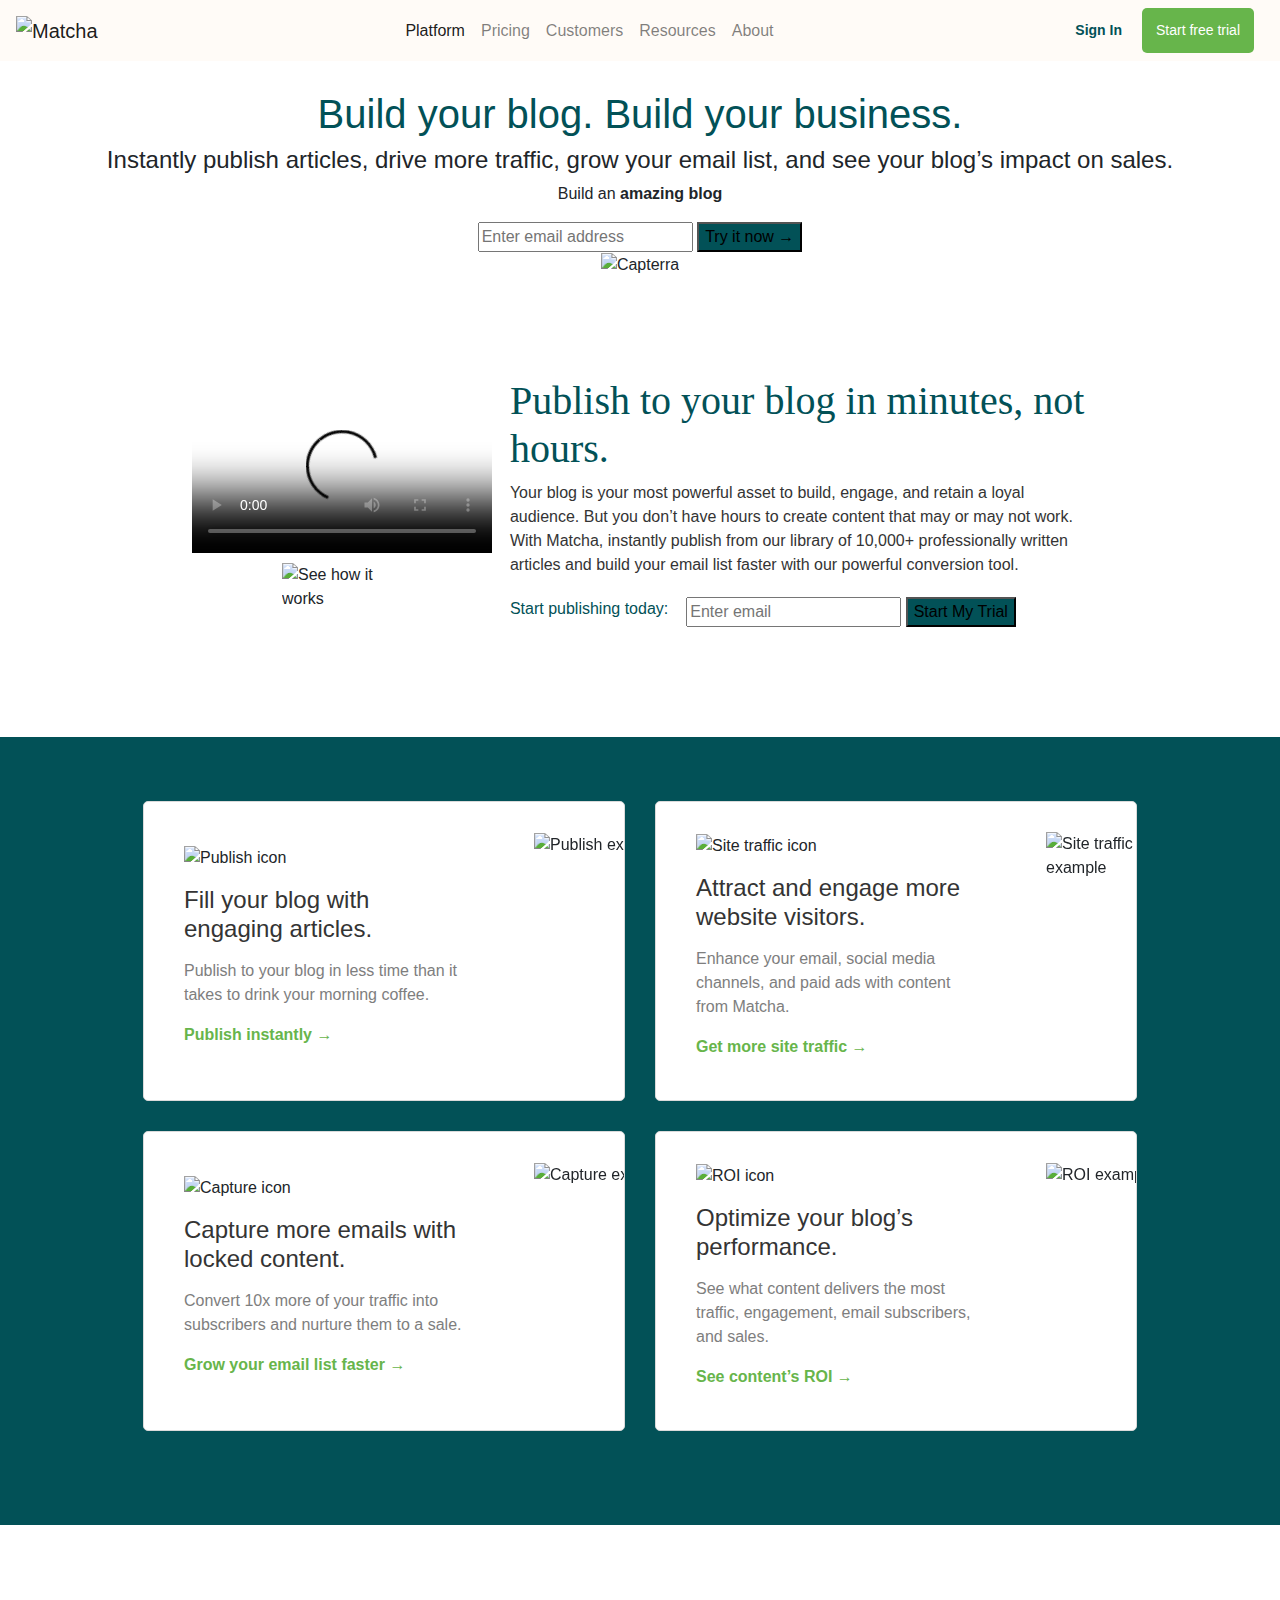
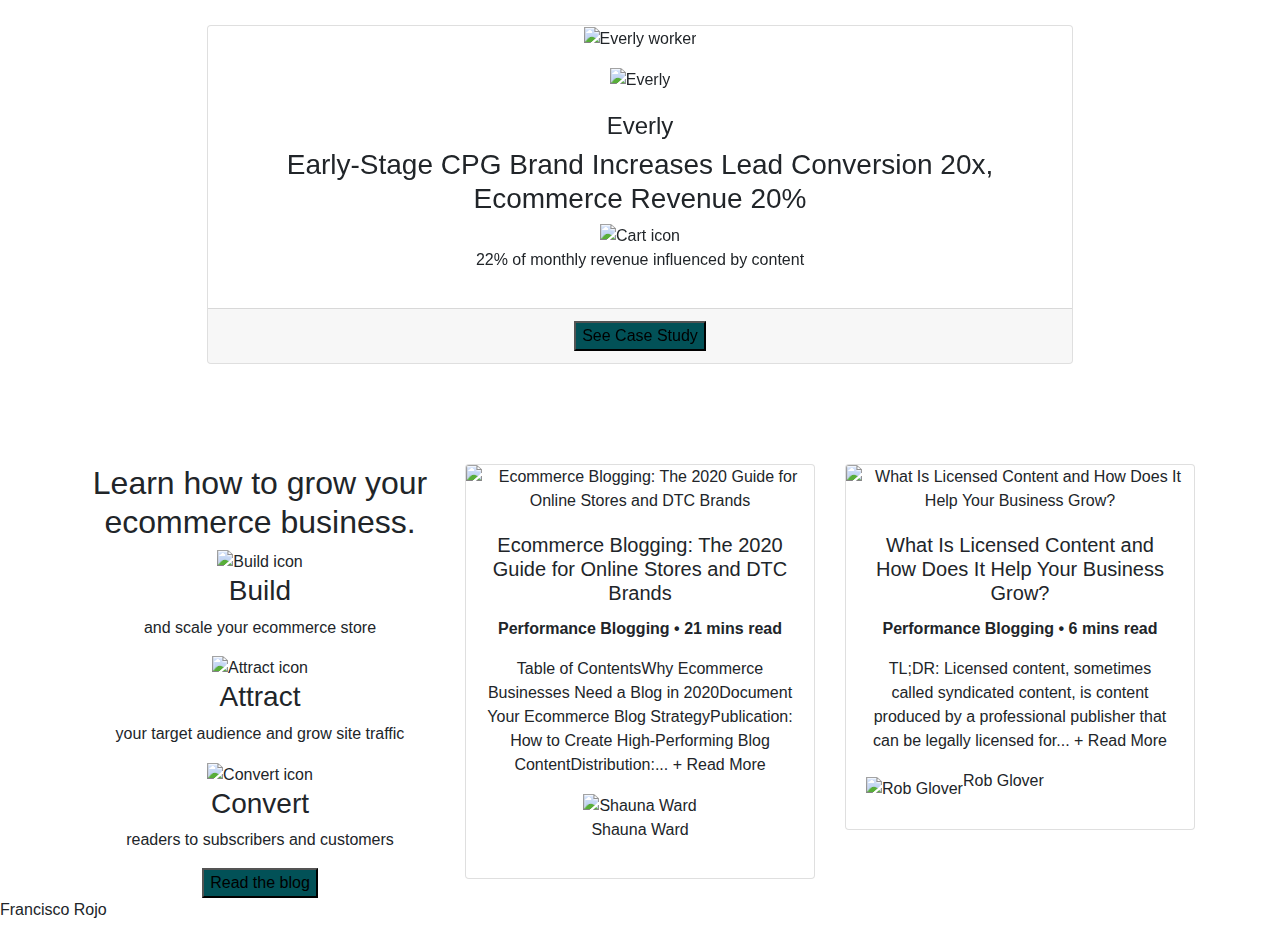
==== commit a9c6a208: "Completo" ====
--- a/REPO-FEF/index.html
+++ b/REPO-FEF/index.html
@@ -16,7 +16,7 @@
   <body>
     <section class="fixed-header">
       <nav class="navbar navbar-expand-lg navbar-light fixed-top">
-        <a class="navbar-brand" href="#">
+        <a class="navbar-brand" href="./index.html">
           <img
             src="https://getmatcha.com/wp-content/themes/getmatcha/img/footer_logo.svg"
             alt="Matcha"
@@ -40,7 +40,7 @@
               <a class="nav-link" href="#">Platform</a>
             </li>
             <li class="nav-item">
-              <a class="nav-link" href="#">Pricing</a>
+              <a class="nav-link" href="./pricing.html">Pricing</a>
             </li>
             <li class="nav-item">
               <a class="nav-link" href="#">Customers</a>
@@ -59,7 +59,7 @@
         </div>
       </nav>
     </section>
-    <!-- Esto es lo que se verá en el navegador web -->
+    
     <main>
       <div class="container">
         <h1>Build your blog. Build your business.</h1>
@@ -124,355 +124,355 @@
       </article>
     </section>
 
-  <section class="features">
-    <article class="feature-card">
-      <div class="feature-content">
-        <figure>
-          <img
-            src="https://getmatcha.com/wp-content/themes/getmatcha/img/icon_publish.png"
-            alt="Publish icon"
-          />
-        </figure>
-        <h3>Fill your blog with engaging articles.</h3>
-        <p>
-          Publish to your blog in less time than it takes to drink your
-          morning coffee.
-        </p>
-        <a href="">Publish instantly →</a>
+    <section class="features">
+      <article class="feature-card">
+        <div class="feature-content">
+          <figure>
+            <img
+              src="https://getmatcha.com/wp-content/themes/getmatcha/img/icon_publish.png"
+              alt="Publish icon"
+            />
+          </figure>
+          <h3>Fill your blog with engaging articles.</h3>
+          <p>
+            Publish to your blog in less time than it takes to drink your
+            morning coffee.
+          </p>
+          <a href="">Publish instantly →</a>
+        </div>
+        <div class="feature-image">
+          <figure>
+            <img
+              src="https://getmatcha.com/wp-content/themes/getmatcha/img/image_publish.png"
+              alt="Publish example"
+            />
+          </figure>
+        </div>
+      </article>
+      <article class="feature-card">
+        <div class="feature-content">
+          <figure>
+            <img
+              src="https://getmatcha.com/wp-content/themes/getmatcha/img/icon_site_traffic.png"
+              alt="Site traffic icon"
+            />
+          </figure>
+          <h3>Attract and engage more website visitors.</h3>
+          <p>
+            Enhance your email, social media channels, and paid ads with content
+            from Matcha.
+          </p>
+          <a href="">Get more site traffic →</a>
+        </div>
+        <div class="feature-image">
+          <figure>
+            <img
+              src="https://getmatcha.com/wp-content/themes/getmatcha/img/image_site_traffic.png"
+              alt="Site traffic example"
+            />
+          </figure>
+        </div>
+      </article>
+      <article class="feature-card">
+        <div class="feature-content">
+          <figure>
+            <img
+              src="https://getmatcha.com/wp-content/themes/getmatcha/img/icon_capture.png"
+              alt="Capture icon"
+            />
+          </figure>
+          <h3>Capture more emails with locked content.</h3>
+          <p>
+            Convert 10x more of your traffic into subscribers and nurture them
+            to a sale.
+          </p>
+          <a href="">Grow your email list faster →</a>
+        </div>
+        <div class="feature-image">
+          <figure>
+            <img
+              src="https://getmatcha.com/wp-content/themes/getmatcha/img/image_capture.png"
+              alt="Capture example"
+            />
+          </figure>
+        </div>
+      </article>
+      <article class="feature-card">
+        <div class="feature-content">
+          <figure>
+            <img
+              src="https://getmatcha.com/wp-content/themes/getmatcha/img/icon_roi.png"
+              alt="ROI icon"
+            />
+          </figure>
+          <h3>Optimize your blog’s performance.</h3>
+          <p>
+            See what content delivers the most traffic, engagement, email
+            subscribers, and sales.
+          </p>
+          <a href="">See content’s ROI →</a>
+        </div>
+        <div class="feature-image">
+          <figure>
+            <img
+              src="https://getmatcha.com/wp-content/themes/getmatcha/img/image_roi.png"
+              alt="ROI example"
+            />
+          </figure>
+        </div>
+      </article>
+    </section>
+
+
+    <section class="stories">
+      <article class="stories-carousel container">
+        <!-- Aquí debería estar el código que acabamos de comentar -->
+        <div
+        id="carouselExampleIndicators"
+        class="carousel slide"
+        data-ride="carousel"
+        >
+        
+          <ol class="carousel-indicators">
+            <li
+              data-target="#carouselExampleIndicators"
+              data-slide-to="0"
+              class="active"
+            ></li>
+            <li data-target="#carouselExampleIndicators" data-slide-to="1"></li>
+            <li data-target="#carouselExampleIndicators" data-slide-to="2"></li>
+          </ol>
+        </div>
+      <article class="stories-carousel">
+      <!-- Aquí debería estar el código que acabamos de comentar -->
+        <div
+          id="carouselExampleIndicators"
+          class="carousel slide"
+          data-ride="carousel"
+        >
+          
+          <div class="carousel-inner">
+            <div class="carousel-item active">
+              <div class="card">
+                <div class="card-media">
+                  <figure>
+                    <img
+                      src="https://getmatcha.com/wp-content/uploads/2019/05/profile-headshot-square.png"
+                      alt="Everly worker"
+                    />
+                  </figure>
+                  <div class="company">
+                    <img
+                      src="https://getmatcha.com/wp-content/uploads/2019/05/everly_logo_blue_v3_x60@2x.png"
+                      alt="Everly"
+                    />
+                  </div>
+                </div>
+                <div class="card-body">
+                  <h4>Everly</h4>
+                  <h3>
+                    Early-Stage CPG Brand Increases Lead Conversion 20x, Ecommerce Revenue
+                    20%
+                  </h3>
+                  <div class="results">
+                    <img
+                      src="https://getmatcha.com/wp-content/themes/getmatcha/img/icon_cart.png"
+                      alt="Cart icon"
+                    />
+                    <p>22% of monthly revenue influenced by content</p>
+                  </div>
+                </div>
+                <div class="card-footer">
+                  <button>See Case Study</button>
+                </div>
+              </div>
+            </div>
+            <div class="carousel-item">
+              <div class="card">
+                <div class="card-media">
+                  <figure>
+                    <img
+                      src="https://getmatcha.com/wp-content/uploads/2019/08/0.jpg"
+                      alt="Seato Summit worker"
+                    />
+                  </figure>
+                  <div class="company">
+                    <img
+                      src="https://getmatcha.com/wp-content/uploads/2019/08/SeatoSummitLogo.png"
+                      alt="Seato Summit Logo"
+                    />
+                  </div>
+                </div>
+                <div class="card-body">
+                  <h4>Sea to Summit</h4>
+                  <h3>
+                    Sea to Summit’s Ecommerce Site Traffic Climbs 189%, New Subscribers
+                    820%
+                  </h3>
+                  <div class="results">
+                    <img
+                      src="https://getmatcha.com/wp-content/themes/getmatcha/img/icon_audiences.png"
+                      alt="Audience icon"
+                    />
+                    <p>500% increase in traffic from social media</p>
+                  </div>
+                </div>
+                <div class="card-footer">
+                  <button>See Case Study</button>
+                </div>
+              </div>
+            </div>
+            <div class="carousel-item">
+              <div class="card">
+                <div class="card-media">
+                  <figure>
+                    <img
+                      src="https://getmatcha.com/wp-content/uploads/2019/06/matt-and-margaret_headshot.png"
+                      alt="Mambe workers"
+                    />
+                  </figure>
+                  <div class="company">
+                    <img
+                      src="https://getmatcha.com/wp-content/uploads/2019/06/mambe-logo-1.png"
+                      alt="Mambe"
+                    />
+                  </div>
+                </div>
+                <div class="card-body">
+                  <h4>Mambe Waterproof Blankets</h4>
+                  <h3>
+                    How Mambe Increased Conversions by 327%, Reduced CPL by 60%
+                  </h3>
+                  <div class="results">
+                    <img
+                      src="https://getmatcha.com/wp-content/themes/getmatcha/img/icon_target.png"
+                      alt="Target icon"
+                    />
+                    <p>+327% more popup conversions at a 60% lower cost</p>
+                  </div>
+                </div>
+                <div class="card-footer">
+                  <button>See Case Study</button>
+                </div>
+              </div>
+            </div>
+          </div>
+          
+        
+        </div>
+      </article>
+    </section>
+
+    <section class="container blog">
+
+      <div class="row">
+        <div class="col">
+          <h2 class="title">Learn how to grow your ecommerce business.</h2>
+          <article class="process-list">
+            <div class="process">
+              <div class="process-icon">
+                <img src="./icons/build.svg" alt="Build icon" />
+              </div>
+              <div class="process-description">
+                <h3>Build</h3>
+                <p>and scale your ecommerce store</p>
+              </div>
+            </div>
+            <div class="process">
+              <div class="process-icon">
+                <img src="./icons/attract.svg" alt="Attract icon" />
+              </div>
+              <div class="process-description">
+                <h3>Attract</h3>
+                <p>your target audience and grow site traffic</p>
+              </div>
+            </div>
+            <div class="process">
+              <div class="process-icon">
+                <img src="./icons/convert.svg" alt="Convert icon" />
+              </div>
+              <div class="process-description">
+                <h3>Convert</h3>
+                <p>readers to subscribers and customers</p>
+              </div>
+            </div>
+          </article>
+          <button>Read the blog</button>
+        </div>
+        <div class="col">
+          <div class="card">
+            <img
+              src="https://getmatcha.com/wp-content/uploads/2019/03/david-marcu-114194-1052x699.jpg"
+              class="card-img-top"
+              alt="Ecommerce Blogging: The 2020 Guide for Online Stores and DTC Brands"
+            />
+            <div class="card-body">
+              <h5 class="card-title">
+                Ecommerce Blogging: The 2020 Guide for Online Stores and DTC Brands
+              </h5>
+              <p class="metadata">
+                <strong class="category">Performance Blogging </strong>
+                <strong class="read-time">• 21 mins read</strong>
+              </p>
+              <p class="card-text">
+                Table of ContentsWhy Ecommerce Businesses Need a Blog in
+                2020Document Your Ecommerce Blog StrategyPublication: How to Create
+                High-Performing Blog ContentDistribution:...
+                <span class="read-more">+ <a>Read More</a></span>
+              </p>
+              <div class="author">
+                <img
+                  src="https://secure.gravatar.com/avatar/b1c37d9c6b3a36a5eb64d7112bf71ca4?s=96&d=retro&r=g"
+                  alt="Shauna Ward"
+                />
+                <p>Shauna Ward</p>
+              </div>
+            </div>
+          </div>
+        </div>
+        <div class="col">
+          <div class="card">
+            <img
+              src="https://getmatcha.com/wp-content/uploads/2019/06/arnel-hasanovic-MNd-Rka1o0Q-1049x699.jpg"
+              class="card-img-top"
+              alt="What Is Licensed Content and How Does It Help Your Business Grow?"
+            />
+            <div class="card-body">
+              <h5 class="card-title">
+                What Is Licensed Content and How Does It Help Your Business Grow?
+              </h5>
+              <p class="metadata">
+                <strong class="category">Performance Blogging </strong>
+                <strong class="read-time">• 6 mins read</strong>
+              </p>
+              <p class="card-text">
+                TL;DR: Licensed content, sometimes called syndicated content, is
+                content produced by a professional publisher that can be legally
+                licensed for...
+                <span class="read-more">+ <a>Read More</a></span>
+              </p>
+              <div class="author d-flex align-items-center">
+                <img
+                  src="https://secure.gravatar.com/avatar/c2f0381c76fae0875a4c15deb4e0a2f8?s=96&d=retro&r=g"
+                  alt="Rob Glover"
+                />
+                <p>Rob Glover</p>
+              </div>
+            </div>
+          </div>
+        </div>
       </div>
-      <div class="feature-image">
-        <figure>
-          <img
-            src="https://getmatcha.com/wp-content/themes/getmatcha/img/image_publish.png"
-            alt="Publish example"
-          />
-        </figure>
-      </div>
-    </article>
-    <article class="feature-card">
-      <div class="feature-content">
-        <figure>
-          <img
-            src="https://getmatcha.com/wp-content/themes/getmatcha/img/icon_site_traffic.png"
-            alt="Site traffic icon"
-          />
-        </figure>
-        <h3>Attract and engage more website visitors.</h3>
-        <p>
-          Enhance your email, social media channels, and paid ads with content
-          from Matcha.
-        </p>
-        <a href="">Get more site traffic →</a>
-      </div>
-      <div class="feature-image">
-        <figure>
-          <img
-            src="https://getmatcha.com/wp-content/themes/getmatcha/img/image_site_traffic.png"
-            alt="Site traffic example"
-          />
-        </figure>
-      </div>
-    </article>
-    <article class="feature-card">
-      <div class="feature-content">
-        <figure>
-          <img
-            src="https://getmatcha.com/wp-content/themes/getmatcha/img/icon_capture.png"
-            alt="Capture icon"
-          />
-        </figure>
-        <h3>Capture more emails with locked content.</h3>
-        <p>
-          Convert 10x more of your traffic into subscribers and nurture them
-          to a sale.
-        </p>
-        <a href="">Grow your email list faster →</a>
-      </div>
-      <div class="feature-image">
-        <figure>
-          <img
-            src="https://getmatcha.com/wp-content/themes/getmatcha/img/image_capture.png"
-            alt="Capture example"
-          />
-        </figure>
-      </div>
-    </article>
-    <article class="feature-card">
-      <div class="feature-content">
-        <figure>
-          <img
-            src="https://getmatcha.com/wp-content/themes/getmatcha/img/icon_roi.png"
-            alt="ROI icon"
-          />
-        </figure>
-        <h3>Optimize your blog’s performance.</h3>
-        <p>
-          See what content delivers the most traffic, engagement, email
-          subscribers, and sales.
-        </p>
-        <a href="">See content’s ROI →</a>
-      </div>
-      <div class="feature-image">
-        <figure>
-          <img
-            src="https://getmatcha.com/wp-content/themes/getmatcha/img/image_roi.png"
-            alt="ROI example"
-          />
-        </figure>
-      </div>
-    </article>
-  </section>
-<section>
-  <article class="stories-carousel container">
-    <!-- Aquí debería estar el código que acabamos de comentar -->
-    <div
-    id="carouselExampleIndicators"
-    class="carousel slide"
-    data-ride="carousel"
-    >
-    <div class="carousel-inner">
-      <!-- Elementos del carousel van aquí -->
-    </div>
-    <ol class="carousel-indicators">
-      <li
-        data-target="#carouselExampleIndicators"
-        data-slide-to="0"
-        class="active"
-      ></li>
-      <li data-target="#carouselExampleIndicators" data-slide-to="1"></li>
-      <li data-target="#carouselExampleIndicators" data-slide-to="2"></li>
-    </ol>
-  </div>
-  <article class="stories-carousel">
-  <!-- Aquí debería estar el código que acabamos de comentar -->
-  <div
-    id="carouselExampleIndicators"
-    class="carousel slide"
-    data-ride="carousel"
-  >
-    
-    <div class="carousel-inner">
-      <div class="carousel-item active">
-        <div class="card">
-          <div class="card-media">
-            <figure>
-              <img
-                src="https://getmatcha.com/wp-content/uploads/2019/05/profile-headshot-square.png"
-                alt="Everly worker"
-              />
-            </figure>
-            <div class="company">
-              <img
-                src="https://getmatcha.com/wp-content/uploads/2019/05/everly_logo_blue_v3_x60@2x.png"
-                alt="Everly"
-              />
-            </div>
-          </div>
-          <div class="card-body">
-            <h4>Everly</h4>
-            <h3>
-              Early-Stage CPG Brand Increases Lead Conversion 20x, Ecommerce Revenue
-              20%
-            </h3>
-            <div class="results">
-              <img
-                src="https://getmatcha.com/wp-content/themes/getmatcha/img/icon_cart.png"
-                alt="Cart icon"
-              />
-              <p>22% of monthly revenue influenced by content</p>
-            </div>
-          </div>
-          <div class="card-footer">
-            <button>See Case Study</button>
-          </div>
-        </div>
-      </div>
-      <div class="carousel-item">
-        <div class="card">
-          <div class="card-media">
-            <figure>
-              <img
-                src="https://getmatcha.com/wp-content/uploads/2019/08/0.jpg"
-                alt="Seato Summit worker"
-              />
-            </figure>
-            <div class="company">
-              <img
-                src="https://getmatcha.com/wp-content/uploads/2019/08/SeatoSummitLogo.png"
-                alt="Seato Summit Logo"
-              />
-            </div>
-          </div>
-          <div class="card-body">
-            <h4>Sea to Summit</h4>
-            <h3>
-              Sea to Summit’s Ecommerce Site Traffic Climbs 189%, New Subscribers
-              820%
-            </h3>
-            <div class="results">
-              <img
-                src="https://getmatcha.com/wp-content/themes/getmatcha/img/icon_audiences.png"
-                alt="Audience icon"
-              />
-              <p>500% increase in traffic from social media</p>
-            </div>
-          </div>
-          <div class="card-footer">
-            <button>See Case Study</button>
-          </div>
-        </div>
-      </div>
-      <div class="carousel-item">
-        <div class="card">
-          <div class="card-media">
-            <figure>
-              <img
-                src="https://getmatcha.com/wp-content/uploads/2019/06/matt-and-margaret_headshot.png"
-                alt="Mambe workers"
-              />
-            </figure>
-            <div class="company">
-              <img
-                src="https://getmatcha.com/wp-content/uploads/2019/06/mambe-logo-1.png"
-                alt="Mambe"
-              />
-            </div>
-          </div>
-          <div class="card-body">
-            <h4>Mambe Waterproof Blankets</h4>
-            <h3>
-              How Mambe Increased Conversions by 327%, Reduced CPL by 60%
-            </h3>
-            <div class="results">
-              <img
-                src="https://getmatcha.com/wp-content/themes/getmatcha/img/icon_target.png"
-                alt="Target icon"
-              />
-              <p>+327% more popup conversions at a 60% lower cost</p>
-            </div>
-          </div>
-          <div class="card-footer">
-            <button>See Case Study</button>
-          </div>
-        </div>
-      </div>
-    </div>
-    
-   
-  </div>
-</article>
-</section>
-
-<section class="container blog">
-
-    <div class="row">
-      <div class="col">
-        <h2 class="title">Learn how to grow your ecommerce business.</h2>
-        <article class="process-list">
-          <div class="process">
-            <div class="process-icon">
-              <img src="./icons/build.svg" alt="Build icon" />
-            </div>
-            <div class="process-description">
-              <h3>Build</h3>
-              <p>and scale your ecommerce store</p>
-            </div>
-          </div>
-          <div class="process">
-            <div class="process-icon">
-              <img src="./icons/attract.svg" alt="Attract icon" />
-            </div>
-            <div class="process-description">
-              <h3>Attract</h3>
-              <p>your target audience and grow site traffic</p>
-            </div>
-          </div>
-          <div class="process">
-            <div class="process-icon">
-              <img src="./icons/convert.svg" alt="Convert icon" />
-            </div>
-            <div class="process-description">
-              <h3>Convert</h3>
-              <p>readers to subscribers and customers</p>
-            </div>
-          </div>
-        </article>
-        <button>Read the blog</button>
-      </div>
-    <div class="col">
-      <div class="card">
-        <img
-          src="https://getmatcha.com/wp-content/uploads/2019/03/david-marcu-114194-1052x699.jpg"
-          class="card-img-top"
-          alt="Ecommerce Blogging: The 2020 Guide for Online Stores and DTC Brands"
-        />
-        <div class="card-body">
-          <h5 class="card-title">
-            Ecommerce Blogging: The 2020 Guide for Online Stores and DTC Brands
-          </h5>
-          <p class="metadata">
-            <strong class="category">Performance Blogging </strong>
-            <strong class="read-time">• 21 mins read</strong>
-          </p>
-          <p class="card-text">
-            Table of ContentsWhy Ecommerce Businesses Need a Blog in
-            2020Document Your Ecommerce Blog StrategyPublication: How to Create
-            High-Performing Blog ContentDistribution:...
-            <span class="read-more">+ <a>Read More</a></span>
-          </p>
-          <div class="author">
-            <img
-              src="https://secure.gravatar.com/avatar/b1c37d9c6b3a36a5eb64d7112bf71ca4?s=96&d=retro&r=g"
-              alt="Shauna Ward"
-            />
-            <p>Shauna Ward</p>
-          </div>
-        </div>
-      </div>
-    </div>
-    <div class="col">
-      <div class="card">
-        <img
-          src="https://getmatcha.com/wp-content/uploads/2019/06/arnel-hasanovic-MNd-Rka1o0Q-1049x699.jpg"
-          class="card-img-top"
-          alt="What Is Licensed Content and How Does It Help Your Business Grow?"
-        />
-        <div class="card-body">
-          <h5 class="card-title">
-            What Is Licensed Content and How Does It Help Your Business Grow?
-          </h5>
-          <p class="metadata">
-            <strong class="category">Performance Blogging </strong>
-            <strong class="read-time">• 6 mins read</strong>
-          </p>
-          <p class="card-text">
-            TL;DR: Licensed content, sometimes called syndicated content, is
-            content produced by a professional publisher that can be legally
-            licensed for...
-            <span class="read-more">+ <a>Read More</a></span>
-          </p>
-          <div class="author d-flex align-items-center">
-            <img
-              src="https://secure.gravatar.com/avatar/c2f0381c76fae0875a4c15deb4e0a2f8?s=96&d=retro&r=g"
-              alt="Rob Glover"
-            />
-            <p>Rob Glover</p>
-          </div>
-        </div>
-      </div>
-    </div>
-  </div>
-</section>
+    </section>
 
   
-  <footer>  
-    <p>Francisco Rojo</p>
-  </footer>
-
-  <script src="./app.js"></script>
-  <script src="https://code.jquery.com/jquery-3.4.1.slim.min.js" integrity="sha384-J6qa4849blE2+poT4WnyKhv5vZF5SrPo0iEjwBvKU7imGFAV0wwj1yYfoRSJoZ+n" crossorigin="anonymous"></script>
-  <script src="https://cdn.jsdelivr.net/npm/popper.js@1.16.0/dist/umd/popper.min.js" integrity="sha384-Q6E9RHvbIyZFJoft+2mJbHaEWldlvI9IOYy5n3zV9zzTtmI3UksdQRVvoxMfooAo" crossorigin="anonymous"></script>
-  <script src="https://stackpath.bootstrapcdn.com/bootstrap/4.4.1/js/bootstrap.min.js" integrity="sha384-wfSDF2E50Y2D1uUdj0O3uMBJnjuUD4Ih7YwaYd1iqfktj0Uod8GCExl3Og8ifwB6" crossorigin="anonymous"></script>
+    <footer>  
+      <p>Francisco Rojo</p>
+    </footer>
+
+    <script src="./app.js"></script>
+    <script src="https://code.jquery.com/jquery-3.4.1.slim.min.js" integrity="sha384-J6qa4849blE2+poT4WnyKhv5vZF5SrPo0iEjwBvKU7imGFAV0wwj1yYfoRSJoZ+n" crossorigin="anonymous"></script>
+    <script src="https://cdn.jsdelivr.net/npm/popper.js@1.16.0/dist/umd/popper.min.js" integrity="sha384-Q6E9RHvbIyZFJoft+2mJbHaEWldlvI9IOYy5n3zV9zzTtmI3UksdQRVvoxMfooAo" crossorigin="anonymous"></script>
+    <script src="https://stackpath.bootstrapcdn.com/bootstrap/4.4.1/js/bootstrap.min.js" integrity="sha384-wfSDF2E50Y2D1uUdj0O3uMBJnjuUD4Ih7YwaYd1iqfktj0Uod8GCExl3Og8ifwB6" crossorigin="anonymous"></script>
   </body>
   
 </html>
--- a/REPO-FEF/styles.css
+++ b/REPO-FEF/styles.css
@@ -321,5 +321,10 @@
     background-color: transparent;
     border-color: transparent;
   }
-
-  +  .stories {
+  display: block;
+    width: 70%;
+    margin: 100px auto;
+    align-items: center;
+    
+  }--- a/REPO-FEF/styles.css
+++ b/REPO-FEF/styles.css
@@ -321,5 +321,10 @@
     background-color: transparent;
     border-color: transparent;
   }
-
-  +  .stories {
+  display: block;
+    width: 70%;
+    margin: 100px auto;
+    align-items: center;
+    
+  }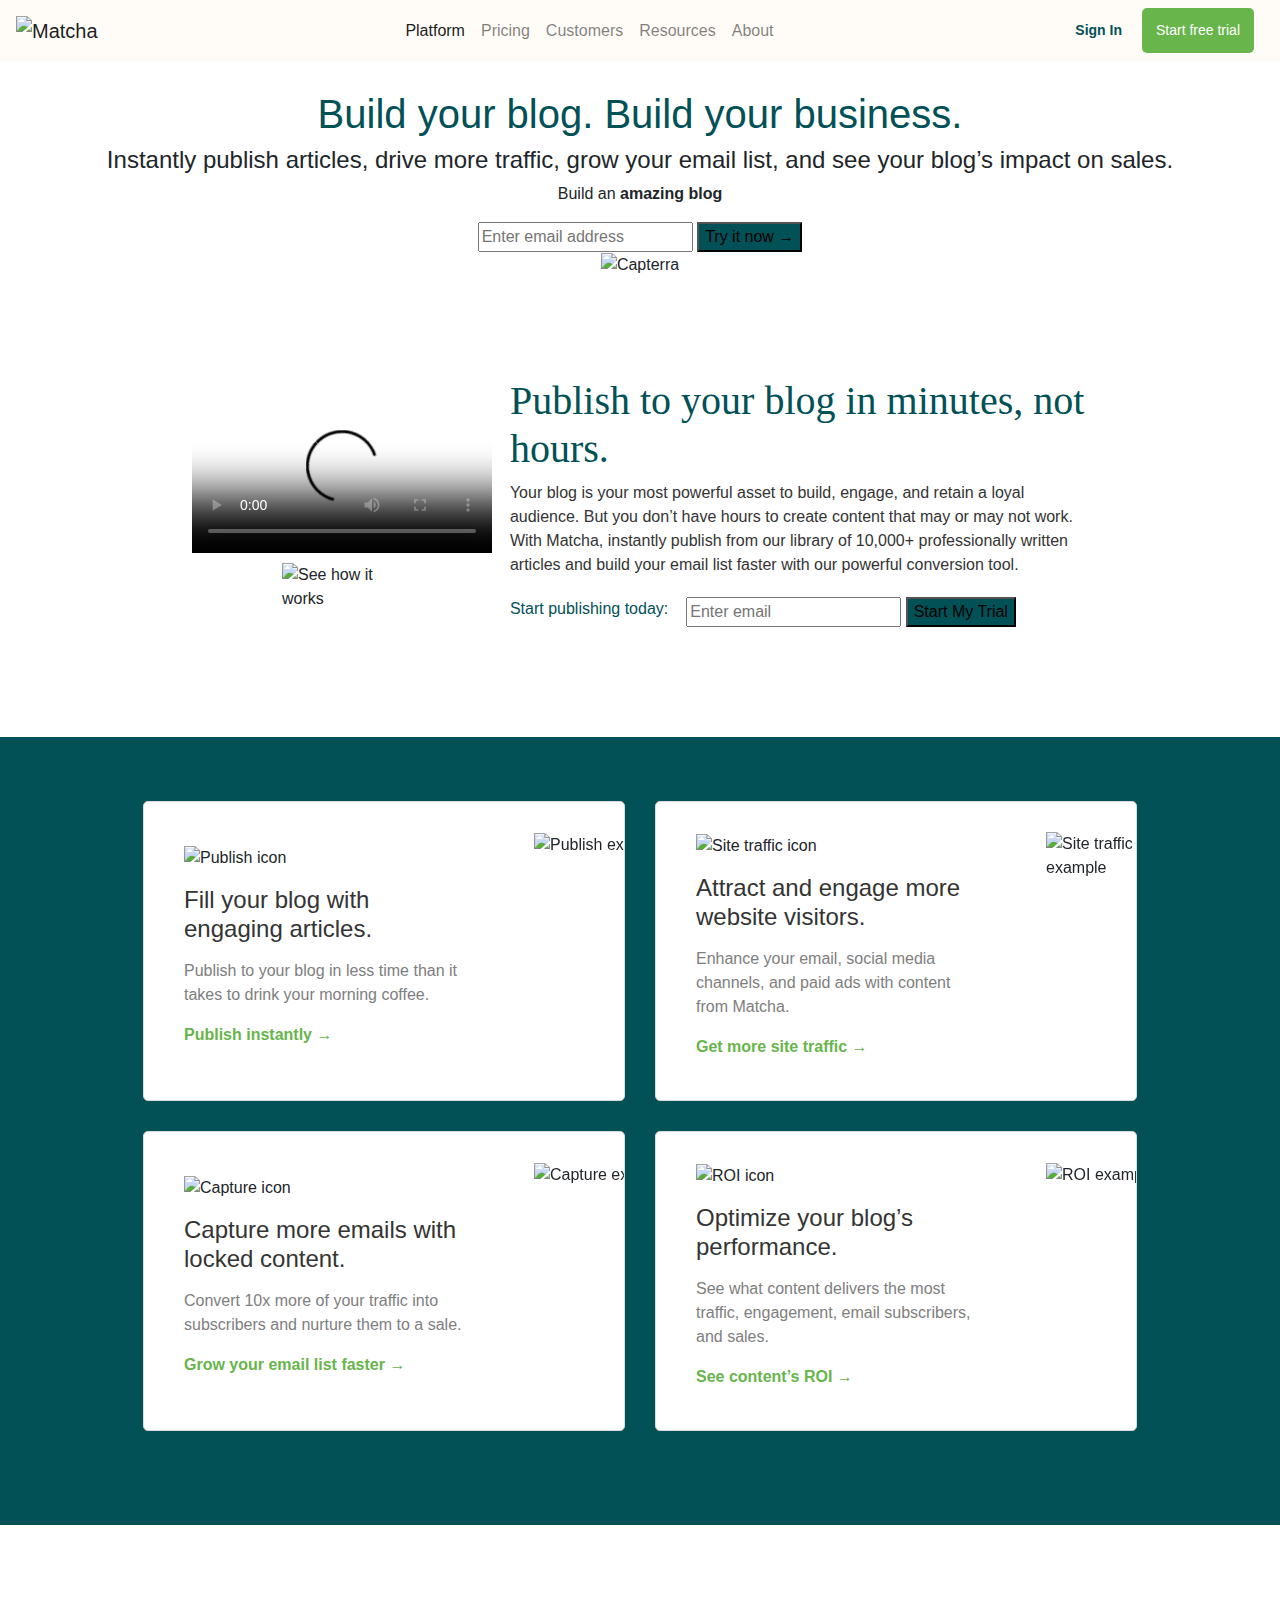
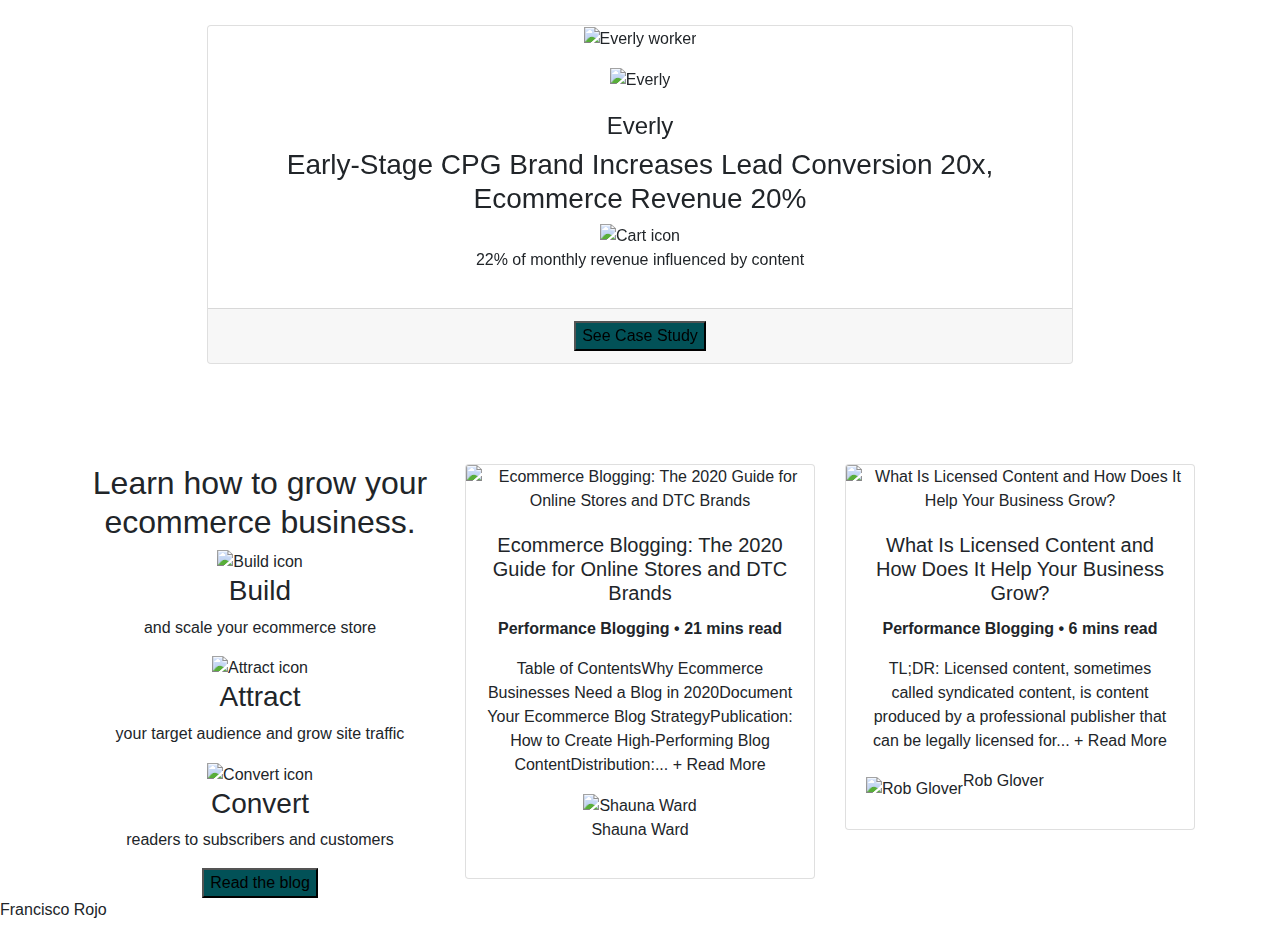
==== commit 84644247: "links en navbar" ====
--- a/REPO-FEF/index.html
+++ b/REPO-FEF/index.html
@@ -37,7 +37,7 @@
         <div class="collapse navbar-collapse" id="navbarSupportedContent">
           <ul class="navbar-nav mx-auto">
             <li class="nav-item active">
-              <a class="nav-link" href="#">Platform</a>
+              <a class="nav-link" href="./index.html">Platform</a>
             </li>
             <li class="nav-item">
               <a class="nav-link" href="./pricing.html">Pricing</a>
--- a/REPO-FEF/styles.css
+++ b/REPO-FEF/styles.css
@@ -1,330 +1,329 @@
 h1 {
-    color: #025157;
-  }
-
-  body{
-      background-color: #fffbf7;
-  }
-  
-  button{
-      background-color: #025157 ;
-  }
-
-  li{
-      display: inline;
-  }
+  color: #025157;
+}
+
+body{
+  background-color: #fffbf7;
+}
+  
+button{
+  background-color: #025157 ;
+}
+
+li{
+  display: inline;
+}
 
  
 
-  .header{
-    margin: 10px 0 20px 20px;
-    top: 0;
-    font-size: 0;
-    font-family: sans-serif;
-    height: 45px;
-    display: flex;
-    align-items: center;
-    justify-content: space-between;
-    
-  }
-
-  .container{
-      margin-top: 20px;
-      text-align: center;
-  }
-
-  .header > * {
-    display: inline-block;
-    font-size: 16px;
-    line-height: 45px;
-    
-  }
-
-  .logo {
-    width: 15%;
-  }
-  
-  .navbar {
-  
-    background-color: #fffbf7;
-    text-align: center;
-    color: #025157;
-    font-weight: 500;
-    
-  }
-  
-
-
-  .actions {
-    text-align: right;
-    font-weight: 600;
-    font-size: 14px;
-  }
-
-  .logo > img {
-    height: 100%;
-  }
-
-  .actions > *{
-    margin-right: 10px;
-    margin-left: 10px;
-  }
-
-  .actions a {
-    color: #67b54b;
-  }
-
-  .actions button {
-    color: white;
-    background-color: #67b54b;
-    padding-left: 14px;
-    padding-right: 14px;
-    padding-top: 12px;
-    padding-bottom: 12px;
-    border: 0;
-    border-radius: 5px;
-  }
+.header{
+  margin: 10px 0 20px 20px;
+  top: 0;
+  font-size: 0;
+  font-family: sans-serif;
+  height: 45px;
+  display: flex;
+  align-items: center;
+  justify-content: space-between;
+    
+}
+
+.container{
+  margin-top: 20px;
+  text-align: center;
+}
+
+.header > * {
+  display: inline-block;
+  font-size: 16px;
+  line-height: 45px;
+  
+}
+
+.logo {
+  width: 15%;
+}
+  
+.navbar {
+  
+  background-color: #fffbf7;
+  text-align: center;
+  color: #025157;
+  font-weight: 500;
+    
+}
+  
+
+.actions {
+  text-align: right;
+  font-weight: 600;
+  font-size: 14px;
+}
+
+.logo > img {
+  height: 100%;
+}
+
+.actions > *{
+  margin-right: 10px;
+  margin-left: 10px;
+}
+
+.actions a {
+  color: #67b54b;
+}
+
+.actions button {
+  color: white;
+  background-color: #67b54b;
+  padding-left: 14px;
+  padding-right: 14px;
+  padding-top: 12px;
+  padding-bottom: 12px;
+  border: 0;
+  border-radius: 5px;
+}
 
  
 
   
 
-  .publish {
-    margin-left: 2%;
-  }
-  
-  .publish h3 {
-    font-family: "Alegreya", serif;
-    font-size: 40px;
-    line-height: 48px;
-    color: #025157;
-  }
-  
-  .publish > p {
-    font-size: 16px;
-    color: #343434;
-    line-height: 1.5;
-    margin-bottom: 20px;
-  }
-  
-  .publish > form {
-    display: flex;
-  }
-  
-  .publish > form p {
-    color: #025157;
-    margin-right: 18px;
-  }
-
-  .promo {
-    display: flex;
-    width: 70%;
-    margin: 100px auto;
-    align-items: center;
-  }
-
-  .explanatory-video {
-    display: flex;
-    flex-direction: column;
-    align-items: center;
-  }
-  
-  .explanatory-video img {
-    width: 120px;
-    margin-top: 10px;
-  }
-
-  .fixed-header {
-    position: fixed;
-    top: 0;
-    left: 0;
-    right: 0;
-    background-color: #fffbf7;
-  }
-
-  main {
-    margin-top: 7%;
-    text-align: center;
-  }
-
-  .features {
-    background-color: #025157;
-    padding: 5% 10%;
-    display: grid;
-    grid-template: repeat(2, 330px) / repeat(2, 1fr);
-  }
-  
-  .features .feature-card {
-    margin-bottom: 30px;
-    margin-left: 15px;
-    margin-right: 15px;
-    background-color: #fff;
-    border: 1px solid #dadada;
-    border-radius: 5px;
-    display: flex;
-    align-items: center;
-    overflow: hidden;
-  }
-  
-  .features .feature-card .feature-content {
-    padding: 30px 20px 40px 40px;
-    flex: 2;
-  }
-  
-  .features .feature-card .feature-content > * {
-    margin-bottom: 1rem;
-    margin-top: 0;
-  }
-  
-  .features .feature-card .feature-content img {
-    width: 50px;
-  }
-  
-  .features .feature-card .feature-content h3 {
-    font-size: 24px;
-    color: #343434;
-    font-weight: 400;
-  }
-  
-  .features .feature-card .feature-content p {
-    font-size: 16px;
-    color: #7e7e7e;
-    font-weight: 400;
-  }
-  
-  .features .feature-card .feature-content a {
-    font-size: 16px;
-    color: #67b54b;
-    font-weight: 600;
-    text-decoration: none;
-  }
-  
-  .features .feature-card .feature-image {
-    flex: 1;
-    width: 40%;
-    position: relative;
-    right: -50px;
-    height: 80%;
-  }
-  
-  .features .feature-card .feature-image figure,
-  .features .feature-card .feature-image img {
-    margin-top: 0;
-    height: 100%;
-  }
-
-  @media (max-width: 600px) {
-    .navbar-light .nav-item .nav-link {
-      color: #025157;
-    }
-    
-    .navbar-light .navbar-toggler {
-      border-color: #025157;
-    }
-    
-    .navbar-light .navbar-toggler-icon {
-      background-image: url("data:image/svg+xml,%3csvg xmlns='http://www.w3.org/2000/svg' width='30' height='30' viewBox='0 0 30 30'%3e%3cpath stroke='rgb(3, 81, 77)' stroke-linecap='round' stroke-miterlimit='10' stroke-width='2' d='M4 7h22M4 15h22M4 23h22'/%3e%3c/svg%3e");
-    } 
-
-  }
-
-
-
-  @media (max-width: 575px) {
-  
-    main {
-      margin-top: 130px;
-    }
-  
-    h1 {
-      font-size: 30px;
-    }
-
-    .banner > img {
-      width: 100%;
-    }
-
-    .promo {
-      flex-direction: column;
-      max-width: 90%;
-    }
-  
-    .explanatory-video > video {
-      width: 100%;
-    }
-  
-    .publish {
-      margin-top: 10px;
-    }
-  
-    .publish > h3 {
-      font-size: 25px;
-      line-height: 1.2;
-    }
-
-    .publish > form {
-      flex-direction: column;
-    }
-  
-    .publish > form > div {
-      height: 50px;
-      margin-top: 10px;
-    }
-  
-    .publish > form > div > input {
-      width: 65%;
-    }
-
-    .features {
-      grid-template: repeat(4, 1fr) / 1fr;
-      padding-left: 0;
-      padding-right: 0;
-    }
-    
-    .feature-image {
-      display: none;
-    }
-  }
-  
+.publish {
+  margin-left: 2%;
+}
+  
+.publish h3 {
+  font-family: "Alegreya", serif;
+  font-size: 40px;
+  line-height: 48px;
+  color: #025157;
+}
+  
+.publish > p {
+    ont-size: 16px;
+  color: #343434;
+  line-height: 1.5;
+  margin-bottom: 20px;
+}
+  
+.publish > form {
+  display: flex;
+}
+  
+.publish > form p {
+  color: #025157;
+  margin-right: 18px;
+}
+
+.promo {
+  display: flex;
+  width: 70%;
+  margin: 100px auto;
+  align-items: center;
+}
+
+.explanatory-video {
+  display: flex;
+  flex-direction: column;
+  align-items: center;
+}
+  
+.explanatory-video img {
+  width: 120px;
+  margin-top: 10px;
+}
+
+.fixed-header {
+  position: fixed;
+  top: 0;
+  left: 0;
+  right: 0;
+  background-color: #fffbf7;
+}
+
+main {
+  margin-top: 7%;
+  text-align: center;
+}
+
+.features {
+  background-color: #025157;
+  padding: 5% 10%;
+  display: grid;
+  grid-template: repeat(2, 330px) / repeat(2, 1fr);
+}
+  
+.features .feature-card {
+  margin-bottom: 30px;
+  margin-left: 15px;
+  margin-right: 15px;
+  background-color: #fff;
+  border: 1px solid #dadada;
+  border-radius: 5px;
+  display: flex;
+  align-items: center;
+  overflow: hidden;
+}
+  
+.features .feature-card .feature-content {
+  padding: 30px 20px 40px 40px;
+  flex: 2;
+}
+  
+.features .feature-card .feature-content > * {
+  margin-bottom: 1rem;
+  margin-top: 0;
+}
+  
+.features .feature-card .feature-content img {
+  width: 50px;
+}
+  
+.features .feature-card .feature-content h3 {
+  font-size: 24px;
+  color: #343434;
+  font-weight: 400;
+}
+  
+.features .feature-card .feature-content p {
+  font-size: 16px;
+  color: #7e7e7e;
+  font-weight: 400;
+}
+  
+.features .feature-card .feature-content a {
+  font-size: 16px;
+  color: #67b54b;
+  font-weight: 600;
+  text-decoration: none;
+}
+  
+.features .feature-card .feature-image {
+  flex: 1;
+  width: 40%;
+  position: relative;
+  right: -50px;
+  height: 80%;
+}
+  
+.features .feature-card .feature-image figure,
+.features .feature-card .feature-image img {
+  margin-top: 0;
+  height: 100%;
+}
+
+@media (max-width: 600px) {
   .navbar-light .nav-item .nav-link {
     color: #025157;
   }
-  
+    
   .navbar-light .navbar-toggler {
     border-color: #025157;
   }
-  
+    
   .navbar-light .navbar-toggler-icon {
     background-image: url("data:image/svg+xml,%3csvg xmlns='http://www.w3.org/2000/svg' width='30' height='30' viewBox='0 0 30 30'%3e%3cpath stroke='rgb(3, 81, 77)' stroke-linecap='round' stroke-miterlimit='10' stroke-width='2' d='M4 7h22M4 15h22M4 23h22'/%3e%3c/svg%3e");
-  }
-
-  .success-stories .stories-carousel .carousel-indicators {
-    position: initial; /** ó: position: static; */
-  }
-
-  .success-stories .stories-carousel .carousel {
-    max-width: 370px;
-  }
-  
-  .success-stories .stories-carousel .card {
+  } 
+
+}
+
+
+
+@media (max-width: 575px) {
+  
+  main {
+    margin-top: 130px;
+  }
+  
+  h1 {
+    font-size: 30px;
+  }
+
+  .banner > img {
+     width: 100%;
+  }
+
+  .promo {
+    flex-direction: column;
+    max-width: 90%;
+  }
+  
+  .explanatory-video > video {
     width: 100%;
-    background-color: #fff;
-    border-radius: 10px;
-  }
-
-  .success-stories .stories-carousel figure {
-    margin-top: 0;
-  }
-
-  .success-stories .stories-carousel .card .card-footer {
-    margin-bottom: 20px;
-    background-color: transparent;
-    border-color: transparent;
-  }
-  .stories {
-  display: block;
-    width: 70%;
-    margin: 100px auto;
-    align-items: center;
-    
-  }+  }
+  
+  .publish {
+    margin-top: 10px;
+  }
+  
+  .publish > h3 {
+    font-size: 25px;
+    line-height: 1.2;
+  }
+
+  .publish > form {
+    flex-direction: column;
+  }
+  
+  .publish > form > div {
+    height: 50px;
+    margin-top: 10px;
+  }
+  
+  .publish > form > div > input {
+    width: 65%;
+  }
+
+  .features {
+    grid-template: repeat(4, 1fr) / 1fr;
+    padding-left: 0;
+    padding-right: 0;
+  }
+    
+  .feature-image {
+    display: none;
+  }
+}
+  
+.navbar-light .nav-item .nav-link {
+  color: #025157;
+}
+  
+.navbar-light .navbar-toggler {
+  border-color: #025157;
+}
+  
+.navbar-light .navbar-toggler-icon {
+  background-image: url("data:image/svg+xml,%3csvg xmlns='http://www.w3.org/2000/svg' width='30' height='30' viewBox='0 0 30 30'%3e%3cpath stroke='rgb(3, 81, 77)' stroke-linecap='round' stroke-miterlimit='10' stroke-width='2' d='M4 7h22M4 15h22M4 23h22'/%3e%3c/svg%3e");
+}
+
+.success-stories .stories-carousel .carousel-indicators {
+  position: initial; /** ó: position: static; */
+}
+
+.success-stories .stories-carousel .carousel {
+  max-width: 370px;
+}
+  
+.success-stories .stories-carousel .card {
+  width: 100%;
+  background-color: #fff;
+  border-radius: 10px;
+}
+
+.success-stories .stories-carousel figure {
+  margin-top: 0;
+}
+
+.success-stories .stories-carousel .card .card-footer {
+  margin-bottom: 20px;
+  background-color: transparent;
+  border-color: transparent;
+}
+.stories {
+display: block;
+  width: 70%;
+  margin: 100px auto;
+  align-items: center;
+  
+}--- a/REPO-FEF/styles.css
+++ b/REPO-FEF/styles.css
@@ -1,330 +1,329 @@
 h1 {
-    color: #025157;
-  }
-
-  body{
-      background-color: #fffbf7;
-  }
-  
-  button{
-      background-color: #025157 ;
-  }
-
-  li{
-      display: inline;
-  }
+  color: #025157;
+}
+
+body{
+  background-color: #fffbf7;
+}
+  
+button{
+  background-color: #025157 ;
+}
+
+li{
+  display: inline;
+}
 
  
 
-  .header{
-    margin: 10px 0 20px 20px;
-    top: 0;
-    font-size: 0;
-    font-family: sans-serif;
-    height: 45px;
-    display: flex;
-    align-items: center;
-    justify-content: space-between;
-    
-  }
-
-  .container{
-      margin-top: 20px;
-      text-align: center;
-  }
-
-  .header > * {
-    display: inline-block;
-    font-size: 16px;
-    line-height: 45px;
-    
-  }
-
-  .logo {
-    width: 15%;
-  }
-  
-  .navbar {
-  
-    background-color: #fffbf7;
-    text-align: center;
-    color: #025157;
-    font-weight: 500;
-    
-  }
-  
-
-
-  .actions {
-    text-align: right;
-    font-weight: 600;
-    font-size: 14px;
-  }
-
-  .logo > img {
-    height: 100%;
-  }
-
-  .actions > *{
-    margin-right: 10px;
-    margin-left: 10px;
-  }
-
-  .actions a {
-    color: #67b54b;
-  }
-
-  .actions button {
-    color: white;
-    background-color: #67b54b;
-    padding-left: 14px;
-    padding-right: 14px;
-    padding-top: 12px;
-    padding-bottom: 12px;
-    border: 0;
-    border-radius: 5px;
-  }
+.header{
+  margin: 10px 0 20px 20px;
+  top: 0;
+  font-size: 0;
+  font-family: sans-serif;
+  height: 45px;
+  display: flex;
+  align-items: center;
+  justify-content: space-between;
+    
+}
+
+.container{
+  margin-top: 20px;
+  text-align: center;
+}
+
+.header > * {
+  display: inline-block;
+  font-size: 16px;
+  line-height: 45px;
+  
+}
+
+.logo {
+  width: 15%;
+}
+  
+.navbar {
+  
+  background-color: #fffbf7;
+  text-align: center;
+  color: #025157;
+  font-weight: 500;
+    
+}
+  
+
+.actions {
+  text-align: right;
+  font-weight: 600;
+  font-size: 14px;
+}
+
+.logo > img {
+  height: 100%;
+}
+
+.actions > *{
+  margin-right: 10px;
+  margin-left: 10px;
+}
+
+.actions a {
+  color: #67b54b;
+}
+
+.actions button {
+  color: white;
+  background-color: #67b54b;
+  padding-left: 14px;
+  padding-right: 14px;
+  padding-top: 12px;
+  padding-bottom: 12px;
+  border: 0;
+  border-radius: 5px;
+}
 
  
 
   
 
-  .publish {
-    margin-left: 2%;
-  }
-  
-  .publish h3 {
-    font-family: "Alegreya", serif;
-    font-size: 40px;
-    line-height: 48px;
-    color: #025157;
-  }
-  
-  .publish > p {
-    font-size: 16px;
-    color: #343434;
-    line-height: 1.5;
-    margin-bottom: 20px;
-  }
-  
-  .publish > form {
-    display: flex;
-  }
-  
-  .publish > form p {
-    color: #025157;
-    margin-right: 18px;
-  }
-
-  .promo {
-    display: flex;
-    width: 70%;
-    margin: 100px auto;
-    align-items: center;
-  }
-
-  .explanatory-video {
-    display: flex;
-    flex-direction: column;
-    align-items: center;
-  }
-  
-  .explanatory-video img {
-    width: 120px;
-    margin-top: 10px;
-  }
-
-  .fixed-header {
-    position: fixed;
-    top: 0;
-    left: 0;
-    right: 0;
-    background-color: #fffbf7;
-  }
-
-  main {
-    margin-top: 7%;
-    text-align: center;
-  }
-
-  .features {
-    background-color: #025157;
-    padding: 5% 10%;
-    display: grid;
-    grid-template: repeat(2, 330px) / repeat(2, 1fr);
-  }
-  
-  .features .feature-card {
-    margin-bottom: 30px;
-    margin-left: 15px;
-    margin-right: 15px;
-    background-color: #fff;
-    border: 1px solid #dadada;
-    border-radius: 5px;
-    display: flex;
-    align-items: center;
-    overflow: hidden;
-  }
-  
-  .features .feature-card .feature-content {
-    padding: 30px 20px 40px 40px;
-    flex: 2;
-  }
-  
-  .features .feature-card .feature-content > * {
-    margin-bottom: 1rem;
-    margin-top: 0;
-  }
-  
-  .features .feature-card .feature-content img {
-    width: 50px;
-  }
-  
-  .features .feature-card .feature-content h3 {
-    font-size: 24px;
-    color: #343434;
-    font-weight: 400;
-  }
-  
-  .features .feature-card .feature-content p {
-    font-size: 16px;
-    color: #7e7e7e;
-    font-weight: 400;
-  }
-  
-  .features .feature-card .feature-content a {
-    font-size: 16px;
-    color: #67b54b;
-    font-weight: 600;
-    text-decoration: none;
-  }
-  
-  .features .feature-card .feature-image {
-    flex: 1;
-    width: 40%;
-    position: relative;
-    right: -50px;
-    height: 80%;
-  }
-  
-  .features .feature-card .feature-image figure,
-  .features .feature-card .feature-image img {
-    margin-top: 0;
-    height: 100%;
-  }
-
-  @media (max-width: 600px) {
-    .navbar-light .nav-item .nav-link {
-      color: #025157;
-    }
-    
-    .navbar-light .navbar-toggler {
-      border-color: #025157;
-    }
-    
-    .navbar-light .navbar-toggler-icon {
-      background-image: url("data:image/svg+xml,%3csvg xmlns='http://www.w3.org/2000/svg' width='30' height='30' viewBox='0 0 30 30'%3e%3cpath stroke='rgb(3, 81, 77)' stroke-linecap='round' stroke-miterlimit='10' stroke-width='2' d='M4 7h22M4 15h22M4 23h22'/%3e%3c/svg%3e");
-    } 
-
-  }
-
-
-
-  @media (max-width: 575px) {
-  
-    main {
-      margin-top: 130px;
-    }
-  
-    h1 {
-      font-size: 30px;
-    }
-
-    .banner > img {
-      width: 100%;
-    }
-
-    .promo {
-      flex-direction: column;
-      max-width: 90%;
-    }
-  
-    .explanatory-video > video {
-      width: 100%;
-    }
-  
-    .publish {
-      margin-top: 10px;
-    }
-  
-    .publish > h3 {
-      font-size: 25px;
-      line-height: 1.2;
-    }
-
-    .publish > form {
-      flex-direction: column;
-    }
-  
-    .publish > form > div {
-      height: 50px;
-      margin-top: 10px;
-    }
-  
-    .publish > form > div > input {
-      width: 65%;
-    }
-
-    .features {
-      grid-template: repeat(4, 1fr) / 1fr;
-      padding-left: 0;
-      padding-right: 0;
-    }
-    
-    .feature-image {
-      display: none;
-    }
-  }
-  
+.publish {
+  margin-left: 2%;
+}
+  
+.publish h3 {
+  font-family: "Alegreya", serif;
+  font-size: 40px;
+  line-height: 48px;
+  color: #025157;
+}
+  
+.publish > p {
+    ont-size: 16px;
+  color: #343434;
+  line-height: 1.5;
+  margin-bottom: 20px;
+}
+  
+.publish > form {
+  display: flex;
+}
+  
+.publish > form p {
+  color: #025157;
+  margin-right: 18px;
+}
+
+.promo {
+  display: flex;
+  width: 70%;
+  margin: 100px auto;
+  align-items: center;
+}
+
+.explanatory-video {
+  display: flex;
+  flex-direction: column;
+  align-items: center;
+}
+  
+.explanatory-video img {
+  width: 120px;
+  margin-top: 10px;
+}
+
+.fixed-header {
+  position: fixed;
+  top: 0;
+  left: 0;
+  right: 0;
+  background-color: #fffbf7;
+}
+
+main {
+  margin-top: 7%;
+  text-align: center;
+}
+
+.features {
+  background-color: #025157;
+  padding: 5% 10%;
+  display: grid;
+  grid-template: repeat(2, 330px) / repeat(2, 1fr);
+}
+  
+.features .feature-card {
+  margin-bottom: 30px;
+  margin-left: 15px;
+  margin-right: 15px;
+  background-color: #fff;
+  border: 1px solid #dadada;
+  border-radius: 5px;
+  display: flex;
+  align-items: center;
+  overflow: hidden;
+}
+  
+.features .feature-card .feature-content {
+  padding: 30px 20px 40px 40px;
+  flex: 2;
+}
+  
+.features .feature-card .feature-content > * {
+  margin-bottom: 1rem;
+  margin-top: 0;
+}
+  
+.features .feature-card .feature-content img {
+  width: 50px;
+}
+  
+.features .feature-card .feature-content h3 {
+  font-size: 24px;
+  color: #343434;
+  font-weight: 400;
+}
+  
+.features .feature-card .feature-content p {
+  font-size: 16px;
+  color: #7e7e7e;
+  font-weight: 400;
+}
+  
+.features .feature-card .feature-content a {
+  font-size: 16px;
+  color: #67b54b;
+  font-weight: 600;
+  text-decoration: none;
+}
+  
+.features .feature-card .feature-image {
+  flex: 1;
+  width: 40%;
+  position: relative;
+  right: -50px;
+  height: 80%;
+}
+  
+.features .feature-card .feature-image figure,
+.features .feature-card .feature-image img {
+  margin-top: 0;
+  height: 100%;
+}
+
+@media (max-width: 600px) {
   .navbar-light .nav-item .nav-link {
     color: #025157;
   }
-  
+    
   .navbar-light .navbar-toggler {
     border-color: #025157;
   }
-  
+    
   .navbar-light .navbar-toggler-icon {
     background-image: url("data:image/svg+xml,%3csvg xmlns='http://www.w3.org/2000/svg' width='30' height='30' viewBox='0 0 30 30'%3e%3cpath stroke='rgb(3, 81, 77)' stroke-linecap='round' stroke-miterlimit='10' stroke-width='2' d='M4 7h22M4 15h22M4 23h22'/%3e%3c/svg%3e");
-  }
-
-  .success-stories .stories-carousel .carousel-indicators {
-    position: initial; /** ó: position: static; */
-  }
-
-  .success-stories .stories-carousel .carousel {
-    max-width: 370px;
-  }
-  
-  .success-stories .stories-carousel .card {
+  } 
+
+}
+
+
+
+@media (max-width: 575px) {
+  
+  main {
+    margin-top: 130px;
+  }
+  
+  h1 {
+    font-size: 30px;
+  }
+
+  .banner > img {
+     width: 100%;
+  }
+
+  .promo {
+    flex-direction: column;
+    max-width: 90%;
+  }
+  
+  .explanatory-video > video {
     width: 100%;
-    background-color: #fff;
-    border-radius: 10px;
-  }
-
-  .success-stories .stories-carousel figure {
-    margin-top: 0;
-  }
-
-  .success-stories .stories-carousel .card .card-footer {
-    margin-bottom: 20px;
-    background-color: transparent;
-    border-color: transparent;
-  }
-  .stories {
-  display: block;
-    width: 70%;
-    margin: 100px auto;
-    align-items: center;
-    
-  }+  }
+  
+  .publish {
+    margin-top: 10px;
+  }
+  
+  .publish > h3 {
+    font-size: 25px;
+    line-height: 1.2;
+  }
+
+  .publish > form {
+    flex-direction: column;
+  }
+  
+  .publish > form > div {
+    height: 50px;
+    margin-top: 10px;
+  }
+  
+  .publish > form > div > input {
+    width: 65%;
+  }
+
+  .features {
+    grid-template: repeat(4, 1fr) / 1fr;
+    padding-left: 0;
+    padding-right: 0;
+  }
+    
+  .feature-image {
+    display: none;
+  }
+}
+  
+.navbar-light .nav-item .nav-link {
+  color: #025157;
+}
+  
+.navbar-light .navbar-toggler {
+  border-color: #025157;
+}
+  
+.navbar-light .navbar-toggler-icon {
+  background-image: url("data:image/svg+xml,%3csvg xmlns='http://www.w3.org/2000/svg' width='30' height='30' viewBox='0 0 30 30'%3e%3cpath stroke='rgb(3, 81, 77)' stroke-linecap='round' stroke-miterlimit='10' stroke-width='2' d='M4 7h22M4 15h22M4 23h22'/%3e%3c/svg%3e");
+}
+
+.success-stories .stories-carousel .carousel-indicators {
+  position: initial; /** ó: position: static; */
+}
+
+.success-stories .stories-carousel .carousel {
+  max-width: 370px;
+}
+  
+.success-stories .stories-carousel .card {
+  width: 100%;
+  background-color: #fff;
+  border-radius: 10px;
+}
+
+.success-stories .stories-carousel figure {
+  margin-top: 0;
+}
+
+.success-stories .stories-carousel .card .card-footer {
+  margin-bottom: 20px;
+  background-color: transparent;
+  border-color: transparent;
+}
+.stories {
+display: block;
+  width: 70%;
+  margin: 100px auto;
+  align-items: center;
+  
+}